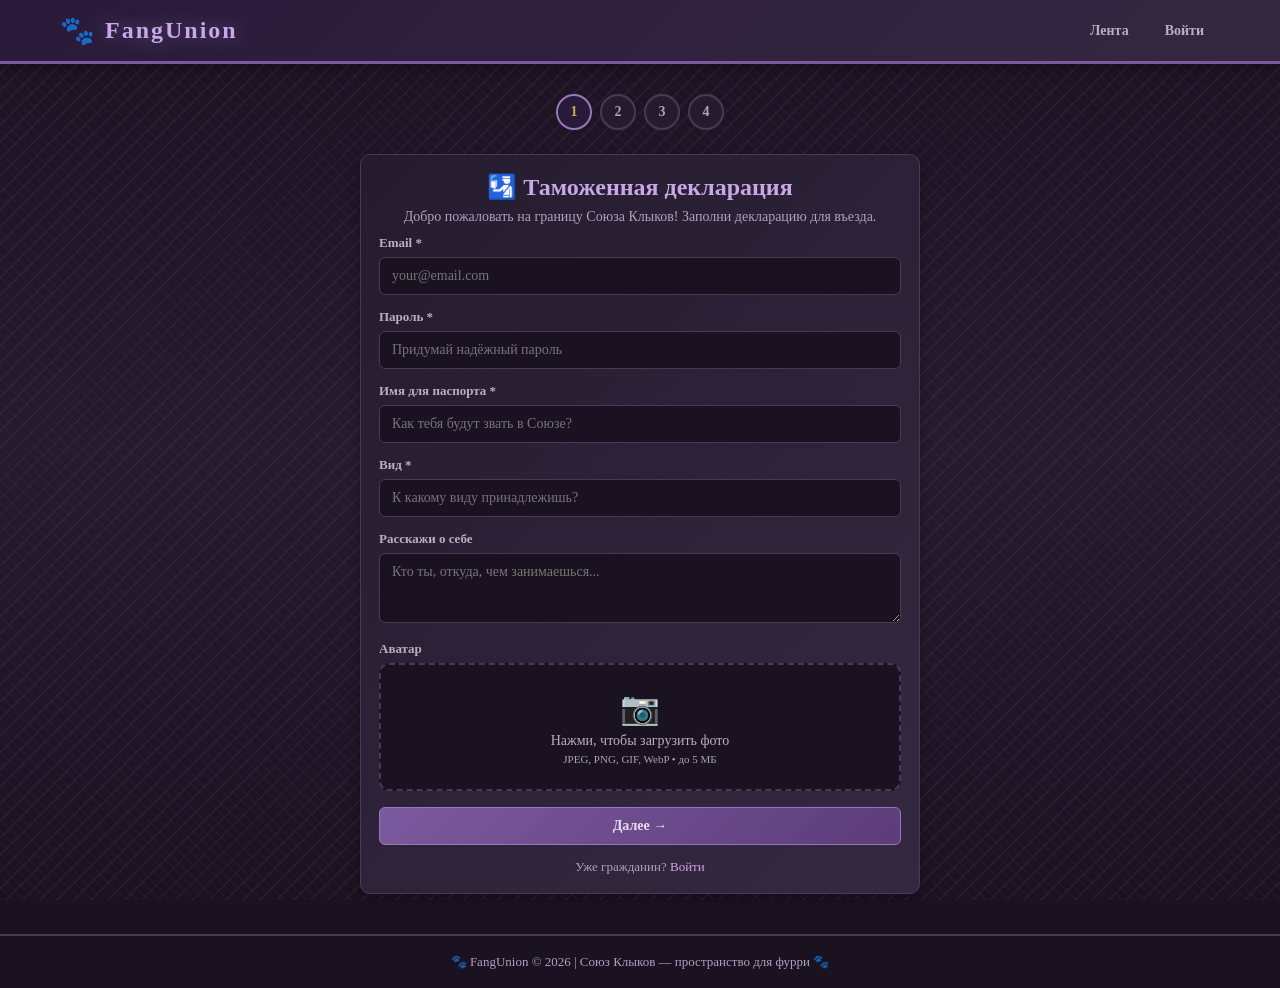
==== frontend/arrival.html @ 8397e9fd "feat: загрузка аватаров — API upload, аватар в паспорте и профиле" ====
<!DOCTYPE html>
<html lang="ru">
<head>
    <meta charset="UTF-8">
    <meta name="viewport" content="width=device-width, initial-scale=1.0">
    <title>Въезд в Союз — FangUnion</title>
    <link rel="stylesheet" href="style.css">
    <style>
        .arrival-container {
            max-width: 600px;
            margin: 30px auto;
            padding: 0 20px;
        }
        .arrival-step {
            display: none;
        }
        .arrival-step.active {
            display: block;
        }
        .step-indicator {
            display: flex;
            justify-content: center;
            gap: 8px;
            margin-bottom: 24px;
        }
        .step-dot {
            width: 36px;
            height: 36px;
            border-radius: 50%;
            border: 2px solid var(--border-color);
            display: flex;
            align-items: center;
            justify-content: center;
            font-weight: bold;
            font-size: 14px;
            color: var(--text-muted);
            background: var(--black-soft);
        }
        .step-dot.active {
            border-color: var(--violet-light);
            color: var(--gold);
            background: var(--violet-deep);
        }
        .step-dot.done {
            border-color: var(--success);
            color: var(--success);
        }
        .passport-preview {
            background: linear-gradient(135deg, var(--violet-deep), var(--violet));
            border: 2px solid var(--gold);
            border-radius: 10px;
            padding: 24px;
            margin: 20px 0;
            text-align: center;
        }
        .passport-preview h3 {
            color: var(--gold);
            margin-bottom: 4px;
        }
        .passport-preview .species-badge {
            display: inline-block;
            padding: 4px 14px;
            border-radius: 12px;
            background: rgba(255,255,255,0.1);
            color: var(--violet-pale);
            font-size: 13px;
            margin-top: 4px;
        }
        .passport-stamp {
            font-size: 48px;
            opacity: 0.15;
            position: absolute;
            right: 20px;
            bottom: 10px;
        }
        .btn-group {
            display: flex;
            gap: 10px;
            margin-top: 16px;
        }
        .btn-group .btn {
            flex: 1;
        }
        .welcome-text {
            text-align: center;
            margin-bottom: 10px;
        }
        .welcome-text h2 {
            color: var(--violet-pale);
            margin-bottom: 8px;
        }
        .welcome-text p {
            color: var(--text-muted);
            font-size: 14px;
        }
        .upload-area {
            border: 2px dashed var(--border-color);
            border-radius: 10px;
            padding: 24px;
            text-align: center;
            cursor: pointer;
            transition: all 0.2s;
            background: var(--black-velvet);
        }
        .upload-area:hover {
            border-color: var(--violet-light);
            background: rgba(148, 120, 182, 0.08);
        }
        .upload-icon {
            font-size: 32px;
            margin-bottom: 6px;
        }
        .upload-text {
            font-size: 14px;
            color: var(--silver);
        }
        .upload-hint {
            font-size: 11px;
            color: var(--text-muted);
            margin-top: 4px;
        }
    </style>
</head>
<body>
    <header class="header">
        <div class="header-inner">
            <div class="logo" onclick="location.href='index.html'">
                <span class="logo-icon">🐾</span>
                <span class="logo-text">FangUnion</span>
            </div>
            <nav class="nav">
                <a href="index.html" class="nav-link">Лента</a>
                <a href="login.html" class="nav-link">Войти</a>
            </nav>
        </div>
    </header>

    <div class="arrival-container">
        <!-- Индикатор шагов -->
        <div class="step-indicator">
            <div class="step-dot active" id="dot-1">1</div>
            <div class="step-dot" id="dot-2">2</div>
            <div class="step-dot" id="dot-3">3</div>
            <div class="step-dot" id="dot-4">4</div>
        </div>

        <!-- Шаг 1: Таможенная декларация -->
        <div class="arrival-step active" id="step-1">
            <div class="card">
                <div class="welcome-text">
                    <h2>🛂 Таможенная декларация</h2>
                    <p>Добро пожаловать на границу Союза Клыков! Заполни декларацию для въезда.</p>
                </div>

                <div class="form-group">
                    <label>Email *</label>
                    <input type="email" id="reg-email" placeholder="your@email.com">
                </div>
                <div class="form-group">
                    <label>Пароль *</label>
                    <input type="password" id="reg-password" placeholder="Придумай надёжный пароль">
                </div>
                <div class="form-group">
                    <label>Имя для паспорта *</label>
                    <input type="text" id="reg-display" placeholder="Как тебя будут звать в Союзе?">
                </div>
                <div class="form-group">
                    <label>Вид *</label>
                    <input type="text" id="reg-species" placeholder="К какому виду принадлежишь?">
                </div>
                <div class="form-group">
                    <label>Расскажи о себе</label>
                    <textarea id="reg-bio" placeholder="Кто ты, откуда, чем занимаешься..." style="min-height:70px;"></textarea>
                </div>
                <div class="form-group">
                    <label>Аватар</label>
                    <div class="upload-area" onclick="document.getElementById('reg-avatar').click()">
                        <div class="upload-icon">📷</div>
                        <div class="upload-text">Нажми, чтобы загрузить фото</div>
                        <div class="upload-hint">JPEG, PNG, GIF, WebP • до 5 МБ</div>
                    </div>
                    <input type="file" id="reg-avatar" accept="image/*" style="display:none" onchange="previewAvatar(this)">
                    <div id="avatar-preview" style="margin-top:10px; display:none;">
                        <img id="avatar-img" src="" alt="Предпросмотр" style="width:80px; height:80px; border-radius:50%; object-fit:cover; border:2px solid var(--violet-mid);">
                        <span id="avatar-name" style="font-size:12px; color:var(--text-muted); margin-left:8px;"></span>
                    </div>
                </div>

                <div class="btn-group">
                    <button class="btn btn-primary" onclick="nextStep(2)">Далее →</button>
                </div>
                <p style="text-align:center; margin-top:14px; font-size:13px; color:var(--text-muted);">
                    Уже гражданин? <a href="login.html">Войти</a>
                </p>
            </div>
        </div>

        <!-- Шаг 2: Ознакомление с Конституцией -->
        <div class="arrival-step" id="step-2">
            <div class="card">
                <div class="welcome-text">
                    <h2>📜 Конституция Союза</h2>
                    <p>Каждый гражданин должен знать и принять основные законы.</p>
                </div>

                <div style="max-height:300px; overflow-y:auto; padding:12px; background:var(--black-velvet); border-radius:6px; border:1px solid var(--border-color); margin-bottom:16px;">
                    <h4 style="color:var(--gold); margin-bottom:10px;">📖 Конституция Союза Клыков</h4>
                    <p style="font-size:13px; color:var(--text-muted); margin-bottom:12px;">Принята Шерстяным Советом. Действует для всех граждан без исключения.</p>

                    <h5 style="color:var(--violet-pale); margin-bottom:6px;">Глава I. Основы</h5>
                    <ol style="padding-left:18px; font-size:13px; color:var(--text-muted); line-height:1.8;">
                        <li>Союз Клыков — равное сообщество всех видов.</li>
                        <li>Каждый член стаи имеет право на уважение и защиту.</li>
                        <li>Ни один вид не выше другого — все клыки равны.</li>
                    </ol>

                    <h5 style="color:var(--violet-pale); margin-bottom:6px; margin-top:12px;">Глава II. Права граждан</h5>
                    <ol style="padding-left:18px; font-size:13px; color:var(--text-muted); line-height:1.8;">
                        <li>Право на творчество и самовыражение.</li>
                        <li>Право на участие в жизни стаи.</li>
                        <li>Право на справедливый суд.</li>
                        <li>Право на неприкосновенность хвоста.</li>
                        <li>Право на тишину и покой.</li>
                    </ol>

                    <h5 style="color:var(--violet-pale); margin-bottom:6px; margin-top:12px;">Глава III. Обязанности</h5>
                    <ol style="padding-left:18px; font-size:13px; color:var(--text-muted); line-height:1.8;">
                        <li>Уважать других членов стаи.</li>
                        <li>Не нарушать покой обитателей.</li>
                        <li>Делиться добром и помогать новичкам.</li>
                        <li>Соблюдать законы Союза.</li>
                    </ol>

                    <h5 style="color:var(--violet-pale); margin-bottom:6px; margin-top:12px;">Глава IV. Управление</h5>
                    <ol style="padding-left:18px; font-size:13px; color:var(--text-muted); line-height:1.8;">
                        <li>Вожак стаи — глава Союза.</li>
                        <li>Советники помогают в управлении.</li>
                        <li>Шерстяной Совет принимает законы.</li>
                        <li>Хвостатый Суд разрешает споры.</li>
                    </ol>
                </div>

                <div class="btn-group">
                    <button class="btn" style="background:var(--black-mid); color:var(--text-muted); border:1px solid var(--border-color);" onclick="prevStep(1)">← Назад</button>
                    <button class="btn btn-primary" onclick="nextStep(3)">Далее →</button>
                </div>
            </div>
        </div>

        <!-- Шаг 3: Паспортный стол -->
        <div class="arrival-step" id="step-3">
            <div class="card">
                <div class="welcome-text">
                    <h2>📋 Паспортный стол</h2>
                    <p>Проверь данные и получи паспорт гражданина.</p>
                </div>

                <div class="passport-preview" style="position:relative;">
                    <div class="passport-stamp">🐾</div>
                    <h3>🐾 ПАСПОРТ ГРАЖДАНИНА</h3>
                    <p style="color:var(--silver); font-size:12px; margin-bottom:12px;">СОЮЗ КЛЫКОВ — FANGUNION</p>

                    <div style="display:flex; gap:16px; align-items:flex-start;">
                        <div id="preview-avatar-wrap" style="flex-shrink:0; display:none;">
                            <img id="preview-avatar-img" src="" alt="" style="width:70px; height:70px; border-radius:50%; object-fit:cover; border:2px solid var(--gold);">
                        </div>
                        <div style="flex:1; text-align:left; font-size:14px; line-height:2;">
                            <p><span style="color:var(--silver);">Email:</span> <strong id="preview-email"></strong></p>
                            <p><span style="color:var(--silver);">Имя:</span> <strong id="preview-display"></strong></p>
                            <p><span style="color:var(--silver);">Вид:</span> <strong id="preview-species"></strong></p>
                            <p><span style="color:var(--silver);">Гражданство:</span> <strong>Союз Клыков</strong></p>
                            <p><span style="color:var(--silver);">Дата выдачи:</span> <strong id="preview-date"></strong></p>
                            <p><span style="color:var(--silver);">Номер:</span> <strong id="preview-number"></strong></p>
                        </div>
                    </div>

                    <div class="species-badge" id="preview-species-badge" style="margin-top:10px;"></div>
                </div>

                <div class="btn-group">
                    <button class="btn" style="background:var(--black-mid); color:var(--text-muted); border:1px solid var(--border-color);" onclick="prevStep(2)">← Назад</button>
                    <button class="btn btn-gold" onclick="submitRegistration()">Получить паспорт 🐾</button>
                </div>
            </div>
        </div>

        <!-- Шаг 4: Добро пожаловать -->
        <div class="arrival-step" id="step-4">
            <div class="card" style="text-align:center; padding:40px 24px;">
                <div style="font-size:64px; margin-bottom:16px;">🎉</div>
                <h2 style="color:var(--gold); margin-bottom:10px;">Добро пожаловать в Союз!</h2>
                <p style="color:var(--text-muted); margin-bottom:8px;">Теперь ты — гражданин Союза Клыков.</p>
                <p style="color:var(--text-muted); font-size:13px; margin-bottom:24px;">Твой паспорт готов. Исследуй стаь, знакомься, твори!</p>

                <div style="display:flex; flex-direction:column; gap:10px;">
                    <button class="btn btn-primary" onclick="location.href='index.html'">🏠 На главную</button>
                    <button class="btn btn-gold" onclick="location.href='profile.html'">🐾 Мой профиль</button>
                </div>
            </div>
        </div>
    </div>

    <footer class="footer">
        <p>🐾 FangUnion © 2026 | Союз Клыков — пространство для фурри 🐾</p>
    </footer>

    <script>
        const API = "http://127.0.0.1:8000/api";

        function showStep(n) {
            document.querySelectorAll('.arrival-step').forEach(s => s.classList.remove('active'));
            document.getElementById('step-' + n).classList.add('active');
            for (let i = 1; i <= 4; i++) {
                const dot = document.getElementById('dot-' + i);
                dot.classList.remove('active', 'done');
                if (i < n) dot.classList.add('done');
                if (i === n) dot.classList.add('active');
            }
        }

        function nextStep(n) {
            if (n === 2) {
                const email = document.getElementById('reg-email').value.trim();
                const password = document.getElementById('reg-password').value;
                const display = document.getElementById('reg-display').value.trim();
                const species = document.getElementById('reg-species').value.trim();
                if (!email || !password || !display || !species) {
                    alert('Заполни все обязательные поля!');
                    return;
                }
            }
            if (n === 3) {
                fillPreview();
            }
            showStep(n);
        }

        function prevStep(n) {
            showStep(n);
        }

        function fillPreview() {
            const email = document.getElementById('reg-email').value.trim();
            const display = document.getElementById('reg-display').value.trim();
            const species = document.getElementById('reg-species').value.trim();
            const now = new Date();
            const dateStr = now.toLocaleDateString('ru-RU');
            const number = 'FK-' + String(Math.floor(Math.random() * 900000 + 100000));

            document.getElementById('preview-email').textContent = email;
            document.getElementById('preview-display').textContent = display;
            document.getElementById('preview-species').textContent = species;
            document.getElementById('preview-date').textContent = dateStr;
            document.getElementById('preview-number').textContent = number;
            document.getElementById('preview-species-badge').textContent = species;

            // Показываем аватар в паспорте, если загружен
            const avatarImg = document.getElementById('avatar-img');
            if (avatarImg && avatarImg.src && !avatarImg.src.startsWith('data:')) {
                document.getElementById('preview-avatar-img').src = avatarImg.src;
                document.getElementById('preview-avatar-wrap').style.display = 'block';
            } else if (avatarImg && avatarImg.src) {
                document.getElementById('preview-avatar-img').src = avatarImg.src;
                document.getElementById('preview-avatar-wrap').style.display = 'block';
            }
        }

        let uploadedAvatarUrl = '';

        function previewAvatar(input) {
            const file = input.files[0];
            if (!file) return;

            if (file.size > 5 * 1024 * 1024) {
                alert('Файл слишком большой! Максимум 5 МБ.');
                input.value = '';
                return;
            }

            const reader = new FileReader();
            reader.onload = function(e) {
                document.getElementById('avatar-img').src = e.target.result;
                document.getElementById('avatar-name').textContent = file.name;
                document.getElementById('avatar-preview').style.display = 'flex';
                document.getElementById('avatar-preview').style.alignItems = 'center';
            };
            reader.readAsDataURL(file);
        }

        async function uploadAvatar() {
            const input = document.getElementById('reg-avatar');
            if (!input.files[0]) return '';

            const formData = new FormData();
            formData.append('file', input.files[0]);

            try {
                const res = await fetch(`${API}/upload`, {
                    method: 'POST',
                    body: formData,
                });
                if (res.ok) {
                    const data = await res.json();
                    return data.url;
                } else {
                    const err = await res.json();
                    console.error('Ошибка загрузки:', err);
                    return '';
                }
            } catch (e) {
                console.error('Ошибка связи:', e);
                return '';
            }
        }

        async function submitRegistration() {
            // Сначала загружаем аватар, если есть
            uploadedAvatarUrl = await uploadAvatar();

            const data = {
                email: document.getElementById('reg-email').value.trim(),
                password: document.getElementById('reg-password').value,
                display_name: document.getElementById('reg-display').value.trim() || null,
                species: document.getElementById('reg-species').value.trim() || null,
                bio: document.getElementById('reg-bio').value.trim() || null,
                avatar_url: uploadedAvatarUrl || null,
            };

            try {
                const res = await fetch(`${API}/users/register`, {
                    method: 'POST',
                    headers: { 'Content-Type': 'application/json' },
                    body: JSON.stringify(data),
                });
                if (res.ok) {
                    const user = await res.json();
                    localStorage.setItem('user_id', user.id);
                    showStep(4);
                } else {
                    const err = await res.json();
                    alert(err.detail || 'Ошибка регистрации');
                }
            } catch (e) {
                alert('Ошибка связи с сервером');
            }
        }
    </script>
</body>
</html>
---- frontend/style.css ----
/* ===== FangUnion — Союз Клыков ===== */
/* Палитра: фиолетовый, серебристый, бархатно-чёрный */

:root {
    --violet-deep: #2a1a3a;
    --violet: #5c3d7a;
    --violet-mid: #7a5a9e;
    --violet-light: #9678b6;
    --violet-pale: #c8a8e8;
    --violet-white: #ede4f0;
    --violet-whiter: #f4eef6;

    --silver: #b8b0c0;
    --silver-light: #d4cde0;
    --silver-dark: #908898;

    --black-velvet: #1a1220;
    --black-soft: #241c2e;
    --black-mid: #342840;

    --text: #e8dff0;
    --text-dark: #1a1220;
    --text-muted: #b0a0c0;
    --gold: #d4a853;
    --accent: #a078b8;
    --success: #6aab7e;
    --error: #c05050;

    --fur-1: rgba(92, 61, 122, 0.06);
    --fur-2: rgba(148, 120, 182, 0.08);
    --fur-3: rgba(92, 61, 122, 0.04);

    --shadow: rgba(0, 0, 0, 0.3);
    --shadow-light: rgba(0, 0, 0, 0.15);
    --border-color: #4a3858;
}

* {
    margin: 0;
    padding: 0;
    box-sizing: border-box;
}

body {
    font-family: 'Georgia', 'Times New Roman', serif;
    background-color: var(--black-velvet);
    color: var(--text);
    min-height: 100vh;

    /* Текстура шери — тонкие диагональные полоски */
    background-image:
        repeating-linear-gradient(
            45deg,
            var(--fur-1) 0px,
            var(--fur-1) 2px,
            transparent 2px,
            transparent 8px
        ),
        repeating-linear-gradient(
            -45deg,
            var(--fur-2) 0px,
            var(--fur-2) 2px,
            transparent 2px,
            transparent 12px
        ),
        linear-gradient(
            180deg,
            var(--black-velvet) 0%,
            var(--black-soft) 50%,
            var(--black-velvet) 100%
        );
    background-attachment: fixed;
}

/* ===== Ссылки ===== */

a {
    color: var(--violet-pale);
    text-decoration: none;
    transition: color 0.2s;
}

a:hover {
    color: var(--gold);
}

/* ===== Header ===== */

.header {
    background: linear-gradient(135deg, var(--violet-deep) 0%, var(--black-mid) 100%);
    border-bottom: 3px solid var(--violet-mid);
    box-shadow: 0 4px 12px var(--shadow);
    position: sticky;
    top: 0;
    z-index: 100;
}

.header-inner {
    max-width: 1200px;
    margin: 0 auto;
    padding: 14px 20px;
    display: flex;
    align-items: center;
    justify-content: space-between;
}

.logo {
    display: flex;
    align-items: center;
    gap: 10px;
    cursor: pointer;
}

.logo-icon {
    font-size: 28px;
}

.logo-text {
    font-size: 24px;
    font-weight: bold;
    color: var(--violet-pale);
    letter-spacing: 2px;
    text-shadow: 0 0 20px rgba(192, 168, 232, 0.4);
}

.nav {
    display: flex;
    gap: 4px;
}

.nav-link {
    color: var(--silver);
    text-decoration: none;
    padding: 8px 16px;
    border-radius: 6px;
    font-size: 14px;
    font-weight: bold;
    transition: all 0.2s;
}

.nav-link:hover {
    background: rgba(148, 120, 182, 0.15);
    color: var(--violet-pale);
}

.nav-link.active {
    background: rgba(148, 120, 182, 0.25);
    color: var(--gold);
    border: 1px solid var(--violet-mid);
}

/* ===== Main Layout ===== */

.main {
    max-width: 1200px;
    margin: 24px auto;
    padding: 0 20px;
    display: grid;
    grid-template-columns: 260px 1fr 260px;
    gap: 20px;
}

/* ===== Cards ===== */

.card {
    background: linear-gradient(135deg, var(--black-soft) 0%, var(--black-mid) 100%);
    border: 1px solid var(--border-color);
    border-radius: 10px;
    padding: 18px;
    margin-bottom: 16px;
    box-shadow: 0 4px 12px var(--shadow);
    position: relative;
    overflow: hidden;
}

/* Текстура шери на карточках — очень тонкая */
.card::before {
    content: '';
    position: absolute;
    top: 0;
    left: 0;
    right: 0;
    bottom: 0;
    background-image:
        repeating-linear-gradient(
            120deg,
            transparent 0px,
            transparent 3px,
            var(--fur-3) 3px,
            var(--fur-3) 4px
        );
    pointer-events: none;
    opacity: 0.7;
    border-radius: inherit;
}

.card > * {
    position: relative;
    z-index: 1;
}

.card-title {
    font-size: 16px;
    font-weight: bold;
    color: var(--violet-pale);
    margin-bottom: 14px;
    padding-bottom: 10px;
    border-bottom: 1px solid var(--border-color);
}

/* ===== Формы ===== */

.form-group {
    margin-bottom: 14px;
}

.form-group label {
    display: block;
    font-weight: bold;
    margin-bottom: 6px;
    color: var(--silver);
    font-size: 13px;
}

.form-group input,
.form-group textarea,
.form-group select {
    width: 100%;
    padding: 10px 12px;
    border: 1px solid var(--border-color);
    border-radius: 6px;
    background: var(--black-velvet);
    color: var(--text);
    font-family: inherit;
    font-size: 14px;
    transition: border-color 0.2s;
}

.form-group input:focus,
.form-group textarea:focus,
.form-group select:focus {
    outline: none;
    border-color: var(--violet-light);
    box-shadow: 0 0 8px rgba(148, 120, 182, 0.3);
}

.form-group textarea {
    min-height: 80px;
    resize: vertical;
}

/* ===== Buttons ===== */

.btn {
    padding: 10px 24px;
    border: none;
    border-radius: 6px;
    font-family: inherit;
    font-size: 14px;
    font-weight: bold;
    cursor: pointer;
    transition: all 0.2s;
}

.btn-primary {
    background: linear-gradient(135deg, var(--violet-mid), var(--violet));
    color: var(--text);
    border: 1px solid var(--violet-light);
}

.btn-primary:hover {
    background: linear-gradient(135deg, var(--violet), var(--violet-light));
    box-shadow: 0 2px 12px rgba(122, 90, 158, 0.4);
}

.btn-gold {
    background: linear-gradient(135deg, var(--gold), #c09830);
    color: var(--text-dark);
}

.btn-gold:hover {
    box-shadow: 0 2px 12px rgba(212, 168, 83, 0.4);
}

.btn-danger {
    background: linear-gradient(135deg, #8b3a3a, var(--error));
    color: var(--text);
}

/* ===== Feed ===== */

.new-post textarea {
    background: var(--black-velvet);
    border: 1px solid var(--border-color);
    color: var(--text);
}

.post {
    padding: 18px;
}

.post-header {
    display: flex;
    align-items: center;
    gap: 12px;
    margin-bottom: 12px;
}

.post-avatar {
    width: 44px;
    height: 44px;
    border-radius: 50%;
    background: linear-gradient(135deg, var(--violet), var(--violet-deep));
    display: flex;
    align-items: center;
    justify-content: center;
    font-size: 22px;
    border: 2px solid var(--violet-mid);
    flex-shrink: 0;
}

.post-author {
    font-weight: bold;
    color: var(--violet-pale);
}

.post-date {
    font-size: 12px;
    color: var(--text-muted);
}

.post-content {
    font-size: 15px;
    line-height: 1.7;
    margin-bottom: 12px;
}

.post-image {
    max-width: 100%;
    border-radius: 6px;
    border: 1px solid var(--border-color);
}

/* ===== Асеты — карточки ===== */

.asset-card {
    text-align: center;
    transition: transform 0.2s;
}

.asset-card:hover {
    transform: translateY(-2px);
    box-shadow: 0 6px 16px var(--shadow);
}

.asset-card img {
    max-width: 100%;
    max-height: 200px;
    border-radius: 6px;
    margin-bottom: 8px;
    border: 1px solid var(--border-color);
    display: block;
    margin-left: auto;
    margin-right: auto;
}

/* ===== Footer ===== */

.footer {
    background: var(--black-velvet);
    border-top: 2px solid var(--border-color);
    color: var(--text-muted);
    text-align: center;
    padding: 18px;
    margin-top: 40px;
    font-size: 13px;
}

/* ===== Скроллбар (WebKit) ===== */

::-webkit-scrollbar {
    width: 8px;
}

::-webkit-scrollbar-track {
    background: var(--black-velvet);
}

::-webkit-scrollbar-thumb {
    background: var(--violet-mid);
    border-radius: 4px;
}

::-webkit-scrollbar-thumb:hover {
    background: var(--violet-light);
}

/* ===== Ретро-элементы (лёгкие) ===== */

.retro-badge {
    display: inline-block;
    padding: 3px 10px;
    border-radius: 12px;
    font-size: 11px;
    font-weight: bold;
    background: var(--violet-deep);
    color: var(--silver);
    border: 1px solid var(--violet-mid);
}

/* ===== Типы видов (species tags) ===== */

.species-tag {
    display: inline-block;
    padding: 2px 8px;
    border-radius: 10px;
    font-size: 11px;
    background: rgba(148, 120, 182, 0.2);
    color: var(--violet-pale);
    border: 1px solid var(--violet-mid);
}

/* ===== Responsive ===== */

@media (max-width: 900px) {
    .main {
        grid-template-columns: 1fr;
    }
    .sidebar-left,
    .sidebar-right {
        display: none;
    }
}

/* ===== Анимации (мягкие) ===== */

@media (prefers-reduced-motion: no-preference) {
    .header {
        animation: fadeInDown 0.5s ease;
    }
    .card {
        animation: fadeIn 0.4s ease;
    }
}

@keyframes fadeInDown {
    from { opacity: 0; transform: translateY(-10px); }
    to { opacity: 1; transform: translateY(0); }
}

@keyframes fadeIn {
    from { opacity: 0; }
    to { opacity: 1; }
}
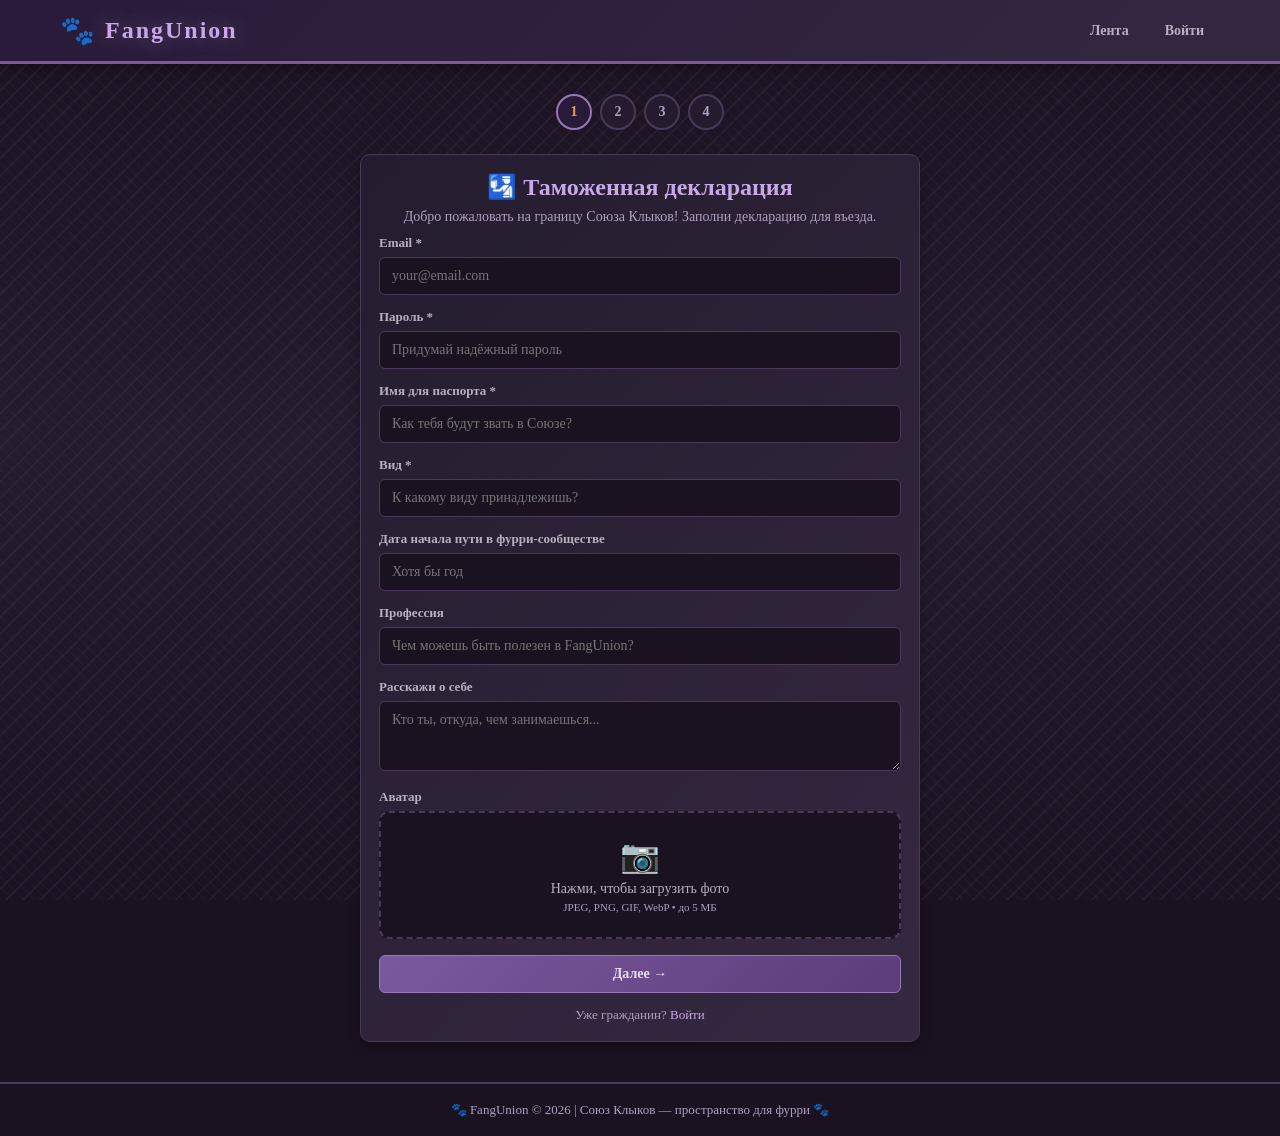
==== commit 2a592ae1: "feat: новые поля паспорта — furry_since, profession" ====
--- a/frontend/arrival.html
+++ b/frontend/arrival.html
@@ -169,6 +169,14 @@
                     <input type="text" id="reg-species" placeholder="К какому виду принадлежишь?">
                 </div>
                 <div class="form-group">
+                    <label>Дата начала пути в фурри-сообществе</label>
+                    <input type="text" id="reg-furry-since" placeholder="Хотя бы год">
+                </div>
+                <div class="form-group">
+                    <label>Профессия</label>
+                    <input type="text" id="reg-profession" placeholder="Чем можешь быть полезен в FangUnion?">
+                </div>
+                <div class="form-group">
                     <label>Расскажи о себе</label>
                     <textarea id="reg-bio" placeholder="Кто ты, откуда, чем занимаешься..." style="min-height:70px;"></textarea>
                 </div>
@@ -268,6 +276,8 @@
                             <p><span style="color:var(--silver);">Email:</span> <strong id="preview-email"></strong></p>
                             <p><span style="color:var(--silver);">Имя:</span> <strong id="preview-display"></strong></p>
                             <p><span style="color:var(--silver);">Вид:</span> <strong id="preview-species"></strong></p>
+                            <p><span style="color:var(--silver);">Путь в фурри с:</span> <strong id="preview-furry-since"></strong></p>
+                            <p><span style="color:var(--silver);">Профессия:</span> <strong id="preview-profession"></strong></p>
                             <p><span style="color:var(--silver);">Гражданство:</span> <strong>Союз Клыков</strong></p>
                             <p><span style="color:var(--silver);">Дата выдачи:</span> <strong id="preview-date"></strong></p>
                             <p><span style="color:var(--silver);">Номер:</span> <strong id="preview-number"></strong></p>
@@ -343,6 +353,8 @@
             const email = document.getElementById('reg-email').value.trim();
             const display = document.getElementById('reg-display').value.trim();
             const species = document.getElementById('reg-species').value.trim();
+            const furrySince = document.getElementById('reg-furry-since').value.trim();
+            const profession = document.getElementById('reg-profession').value.trim();
             const now = new Date();
             const dateStr = now.toLocaleDateString('ru-RU');
             const number = 'FK-' + String(Math.floor(Math.random() * 900000 + 100000));
@@ -350,16 +362,15 @@
             document.getElementById('preview-email').textContent = email;
             document.getElementById('preview-display').textContent = display;
             document.getElementById('preview-species').textContent = species;
+            document.getElementById('preview-furry-since').textContent = furrySince || '—';
+            document.getElementById('preview-profession').textContent = profession || '—';
             document.getElementById('preview-date').textContent = dateStr;
             document.getElementById('preview-number').textContent = number;
             document.getElementById('preview-species-badge').textContent = species;
 
             // Показываем аватар в паспорте, если загружен
             const avatarImg = document.getElementById('avatar-img');
-            if (avatarImg && avatarImg.src && !avatarImg.src.startsWith('data:')) {
-                document.getElementById('preview-avatar-img').src = avatarImg.src;
-                document.getElementById('preview-avatar-wrap').style.display = 'block';
-            } else if (avatarImg && avatarImg.src) {
+            if (avatarImg && avatarImg.src) {
                 document.getElementById('preview-avatar-img').src = avatarImg.src;
                 document.getElementById('preview-avatar-wrap').style.display = 'block';
             }
@@ -422,6 +433,8 @@
                 password: document.getElementById('reg-password').value,
                 display_name: document.getElementById('reg-display').value.trim() || null,
                 species: document.getElementById('reg-species').value.trim() || null,
+                furry_since: document.getElementById('reg-furry-since').value.trim() || null,
+                profession: document.getElementById('reg-profession').value.trim() || null,
                 bio: document.getElementById('reg-bio').value.trim() || null,
                 avatar_url: uploadedAvatarUrl || null,
             };
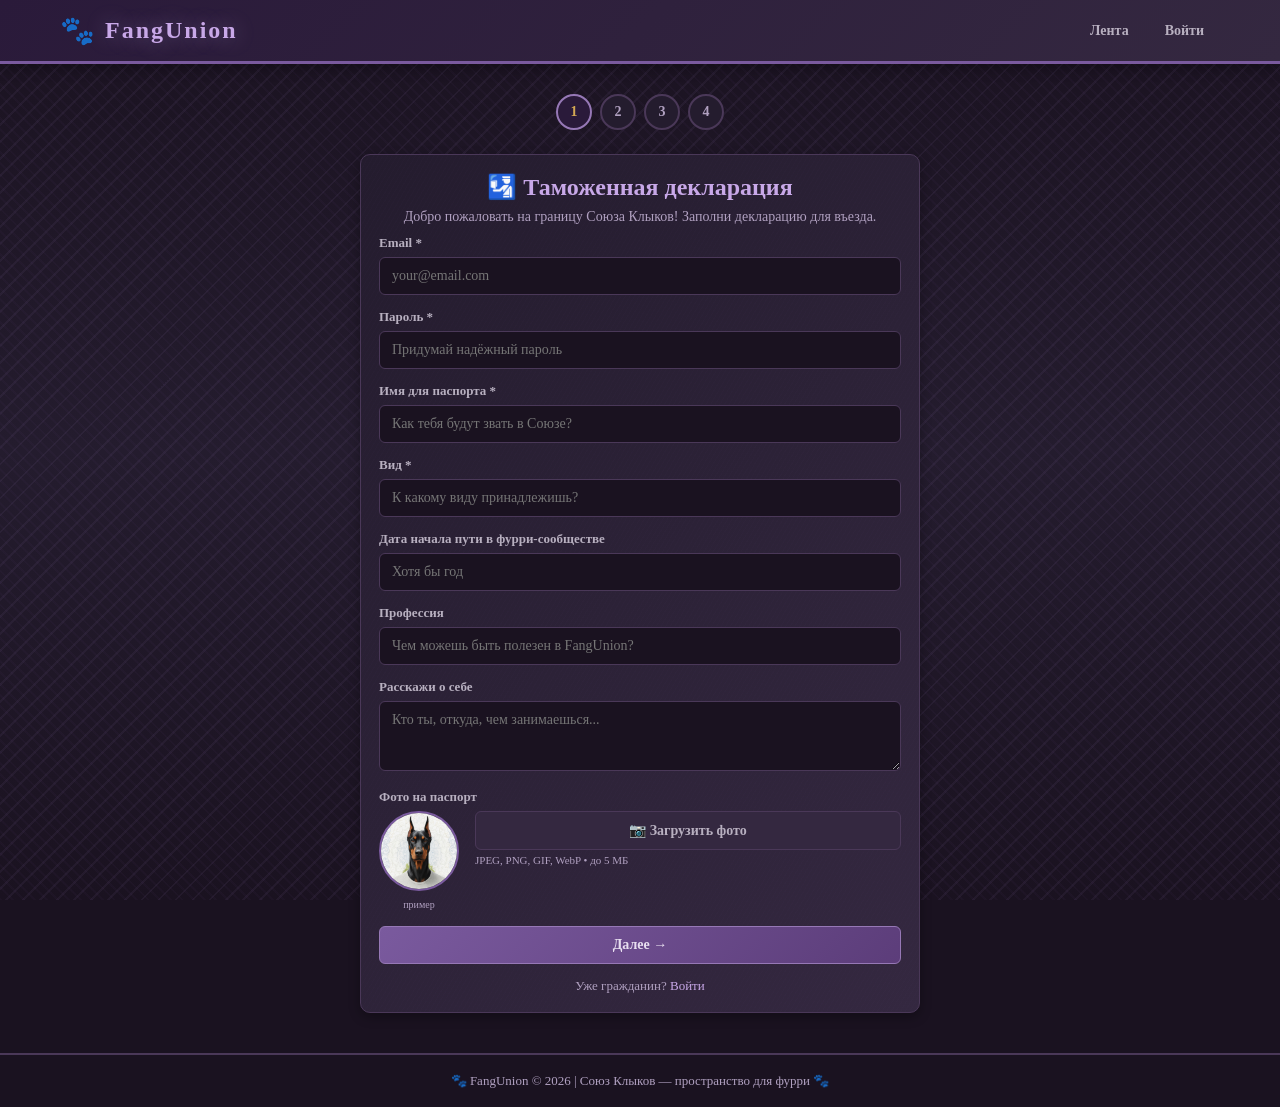
==== commit e771d166: "fix: поле Фото на паспорт — простая кнопка + пример из Паспорт.jpeg" ====
--- a/frontend/arrival.html
+++ b/frontend/arrival.html
@@ -181,16 +181,25 @@
                     <textarea id="reg-bio" placeholder="Кто ты, откуда, чем занимаешься..." style="min-height:70px;"></textarea>
                 </div>
                 <div class="form-group">
-                    <label>Аватар</label>
-                    <div class="upload-area" onclick="document.getElementById('reg-avatar').click()">
-                        <div class="upload-icon">📷</div>
-                        <div class="upload-text">Нажми, чтобы загрузить фото</div>
-                        <div class="upload-hint">JPEG, PNG, GIF, WebP • до 5 МБ</div>
-                    </div>
-                    <input type="file" id="reg-avatar" accept="image/*" style="display:none" onchange="previewAvatar(this)">
-                    <div id="avatar-preview" style="margin-top:10px; display:none;">
-                        <img id="avatar-img" src="" alt="Предпросмотр" style="width:80px; height:80px; border-radius:50%; object-fit:cover; border:2px solid var(--violet-mid);">
-                        <span id="avatar-name" style="font-size:12px; color:var(--text-muted); margin-left:8px;"></span>
+                    <label>Фото на паспорт</label>
+                    <div style="display:flex; gap:16px; align-items:flex-start;">
+                        <!-- Пример фото -->
+                        <div style="flex-shrink:0; text-align:center;">
+                            <img src="Паспорт.jpeg" alt="Пример" style="width:80px; height:80px; border-radius:50%; object-fit:cover; border:2px solid var(--violet-mid);">
+                            <div style="font-size:10px; color:var(--text-muted); margin-top:4px;">пример</div>
+                        </div>
+                        <!-- Загрузка -->
+                        <div style="flex:1;">
+                            <input type="file" id="reg-avatar" accept="image/*" style="display:none" onchange="previewAvatar(this)">
+                            <button class="btn" style="background:var(--black-mid); color:var(--silver); border:1px solid var(--border-color); width:100%; padding:10px;" onclick="document.getElementById('reg-avatar').click()">
+                                📷 Загрузить фото
+                            </button>
+                            <div id="avatar-preview" style="margin-top:8px; display:none;">
+                                <img id="avatar-img" src="" alt="Предпросмотр" style="width:60px; height:60px; border-radius:50%; object-fit:cover; border:2px solid var(--success);">
+                                <span id="avatar-name" style="font-size:11px; color:var(--text-muted); margin-left:6px;"></span>
+                            </div>
+                            <div style="font-size:11px; color:var(--text-muted); margin-top:4px;">JPEG, PNG, GIF, WebP • до 5 МБ</div>
+                        </div>
                     </div>
                 </div>
 
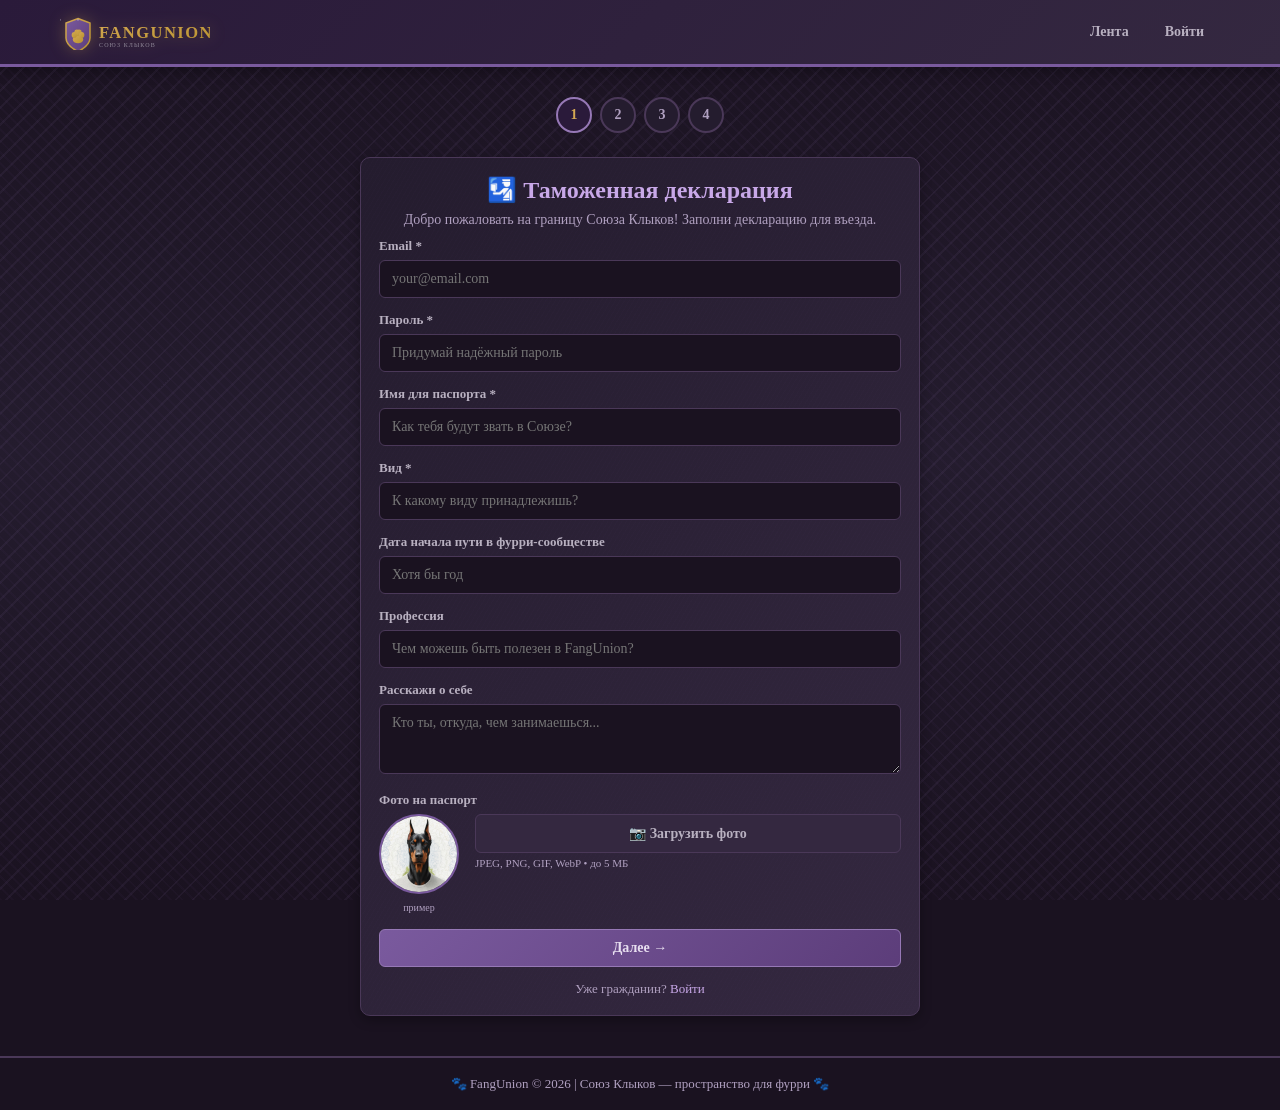
==== commit 56ece6b8: "feat: SVG фавикон и лого — щит с лапой, замена 🐾 на все страницы" ====
--- a/frontend/arrival.html
+++ b/frontend/arrival.html
@@ -4,6 +4,7 @@
     <meta charset="UTF-8">
     <meta name="viewport" content="width=device-width, initial-scale=1.0">
     <title>Въезд в Союз — FangUnion</title>
+    <link rel="icon" type="image/svg+xml" href="img/favicon.svg">
     <link rel="stylesheet" href="style.css">
     <style>
         .arrival-container {
@@ -125,8 +126,7 @@
     <header class="header">
         <div class="header-inner">
             <div class="logo" onclick="location.href='index.html'">
-                <span class="logo-icon">🐾</span>
-                <span class="logo-text">FangUnion</span>
+                <img src="img/logo.svg" alt="FangUnion" style="height:36px;">
             </div>
             <nav class="nav">
                 <a href="index.html" class="nav-link">Лента</a>
--- a/frontend/style.css
+++ b/frontend/style.css
@@ -107,20 +107,19 @@
 .logo {
     display: flex;
     align-items: center;
-    gap: 10px;
     cursor: pointer;
-}
-
-.logo-icon {
-    font-size: 28px;
-}
-
-.logo-text {
-    font-size: 24px;
-    font-weight: bold;
-    color: var(--violet-pale);
-    letter-spacing: 2px;
-    text-shadow: 0 0 20px rgba(192, 168, 232, 0.4);
+    text-decoration: none;
+}
+
+.logo img {
+    height: 36px;
+    width: auto;
+    filter: drop-shadow(0 0 8px rgba(212, 168, 83, 0.3));
+    transition: filter 0.2s;
+}
+
+.logo:hover img {
+    filter: drop-shadow(0 0 14px rgba(212, 168, 83, 0.5));
 }
 
 .nav {
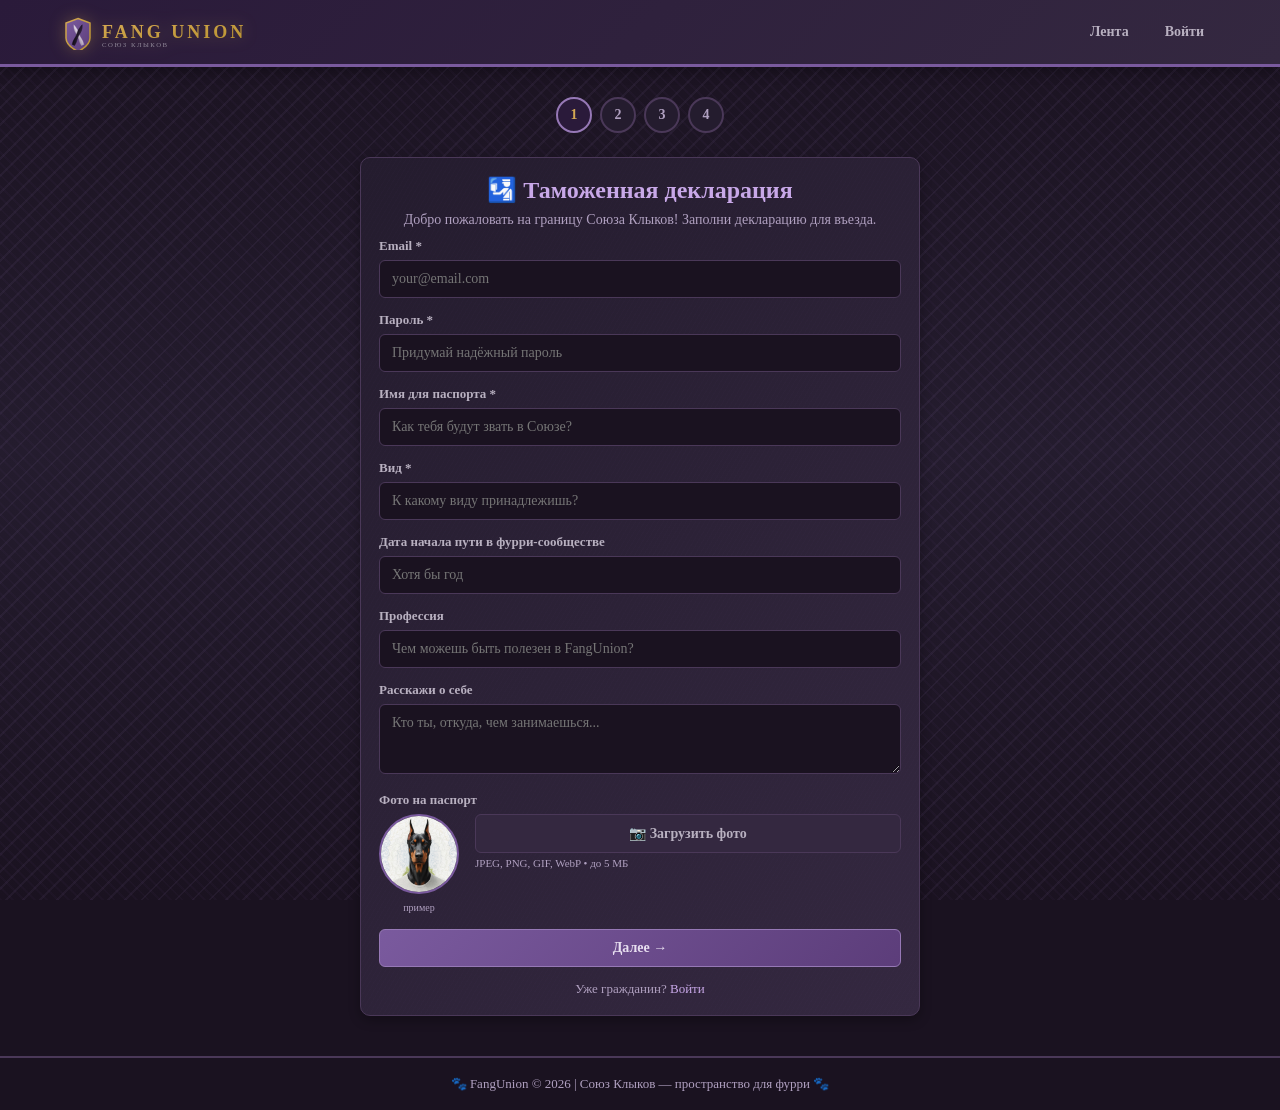
==== commit 8b4afc20: "feat: страница символики — окончательный вид" ====
--- a/frontend/arrival.html
+++ b/frontend/arrival.html
@@ -4,7 +4,7 @@
     <meta charset="UTF-8">
     <meta name="viewport" content="width=device-width, initial-scale=1.0">
     <title>Въезд в Союз — FangUnion</title>
-    <link rel="icon" type="image/svg+xml" href="img/favicon.svg">
+    <link rel="icon" type="image/svg+xml" href="img/favicon.svg?v=2">
     <link rel="stylesheet" href="style.css">
     <style>
         .arrival-container {
--- a/frontend/style.css
+++ b/frontend/style.css
@@ -74,6 +74,14 @@
 
 /* ===== Ссылки ===== */
 
+/* ===== Символ клык+коготь ===== */
+.icon-symbol {
+    display: inline-block;
+    width: 1em;
+    height: 1em;
+    vertical-align: middle;
+}
+
 a {
     color: var(--violet-pale);
     text-decoration: none;
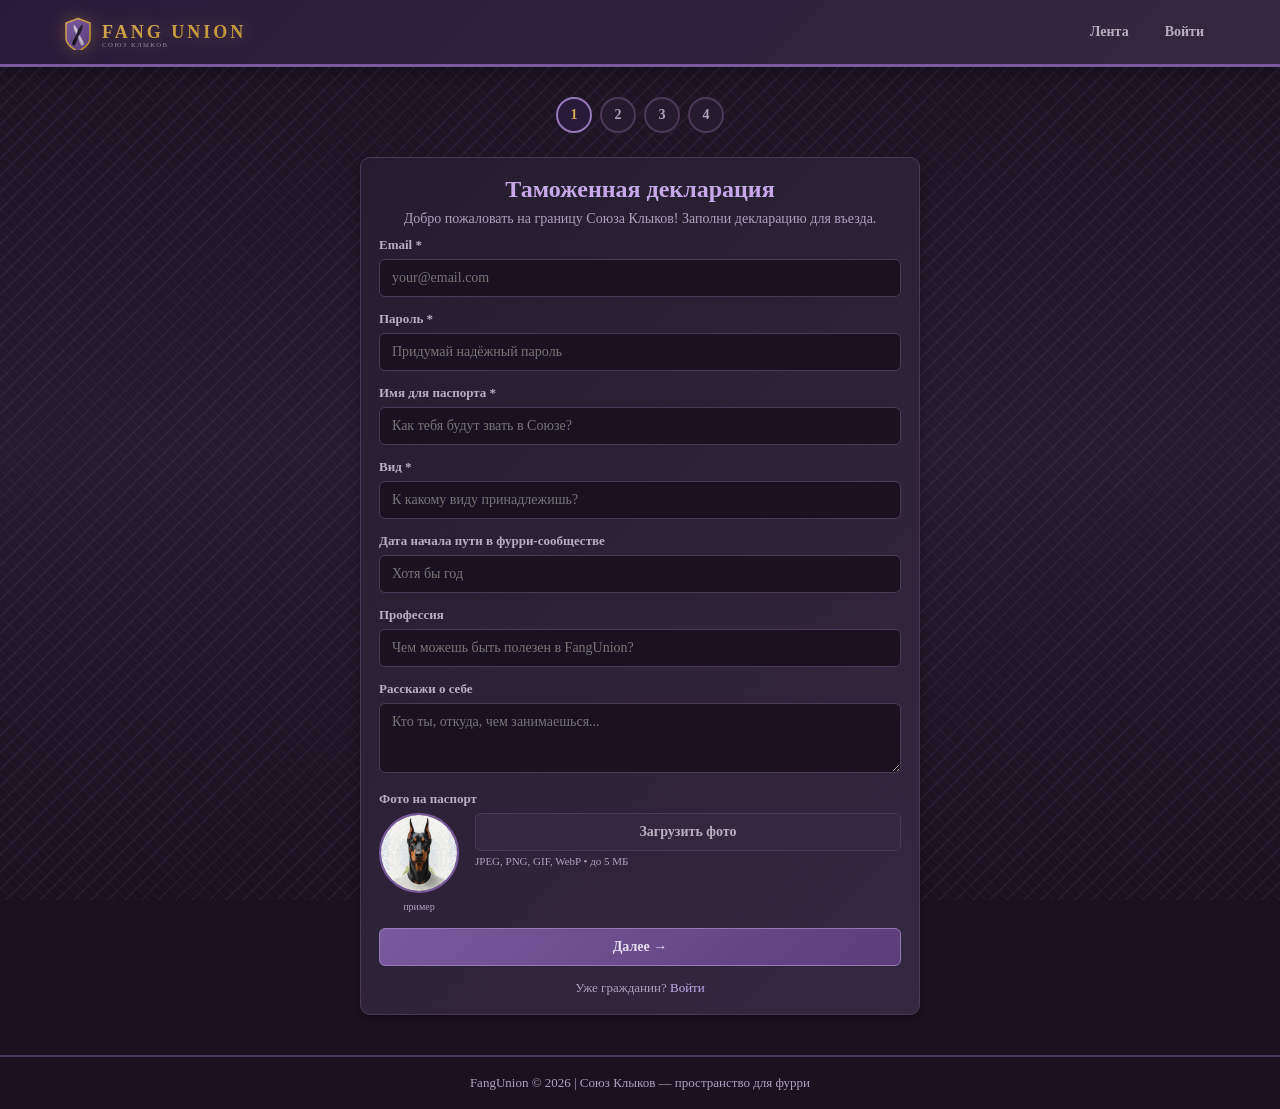
==== commit 4da17b29: "fix: удалить систему верификации email и SMTP" ====
--- a/frontend/arrival.html
+++ b/frontend/arrival.html
@@ -148,7 +148,7 @@
         <div class="arrival-step active" id="step-1">
             <div class="card">
                 <div class="welcome-text">
-                    <h2>🛂 Таможенная декларация</h2>
+                    <h2>Таможенная декларация</h2>
                     <p>Добро пожаловать на границу Союза Клыков! Заполни декларацию для въезда.</p>
                 </div>
 
@@ -192,7 +192,7 @@
                         <div style="flex:1;">
                             <input type="file" id="reg-avatar" accept="image/*" style="display:none" onchange="previewAvatar(this)">
                             <button class="btn" style="background:var(--black-mid); color:var(--silver); border:1px solid var(--border-color); width:100%; padding:10px;" onclick="document.getElementById('reg-avatar').click()">
-                                📷 Загрузить фото
+                                Загрузить фото
                             </button>
                             <div id="avatar-preview" style="margin-top:8px; display:none;">
                                 <img id="avatar-img" src="" alt="Предпросмотр" style="width:60px; height:60px; border-radius:50%; object-fit:cover; border:2px solid var(--success);">
@@ -306,21 +306,20 @@
         <!-- Шаг 4: Добро пожаловать -->
         <div class="arrival-step" id="step-4">
             <div class="card" style="text-align:center; padding:40px 24px;">
-                <div style="font-size:64px; margin-bottom:16px;">🎉</div>
                 <h2 style="color:var(--gold); margin-bottom:10px;">Добро пожаловать в Союз!</h2>
                 <p style="color:var(--text-muted); margin-bottom:8px;">Теперь ты — гражданин Союза Клыков.</p>
-                <p style="color:var(--text-muted); font-size:13px; margin-bottom:24px;">Твой паспорт готов. Исследуй стаь, знакомься, твори!</p>
+                <p style="color:var(--text-muted); font-size:13px; margin-bottom:24px;">Твой паспорт готов. Исследуй стаю, знакомься, твори!</p>
 
                 <div style="display:flex; flex-direction:column; gap:10px;">
-                    <button class="btn btn-primary" onclick="location.href='index.html'">🏠 На главную</button>
-                    <button class="btn btn-gold" onclick="location.href='profile.html'">🐾 Мой профиль</button>
+                    <button class="btn btn-primary" onclick="location.href='index.html'">На главную</button>
+                    <button class="btn btn-gold" onclick="location.href='profile.html'">Мой профиль</button>
                 </div>
             </div>
         </div>
     </div>
 
     <footer class="footer">
-        <p>🐾 FangUnion © 2026 | Союз Клыков — пространство для фурри 🐾</p>
+        <p>FangUnion © 2026 | Союз Клыков — пространство для фурри</p>
     </footer>
 
     <script>
@@ -466,6 +465,7 @@
                 alert('Ошибка связи с сервером');
             }
         }
+
     </script>
 </body>
 </html>
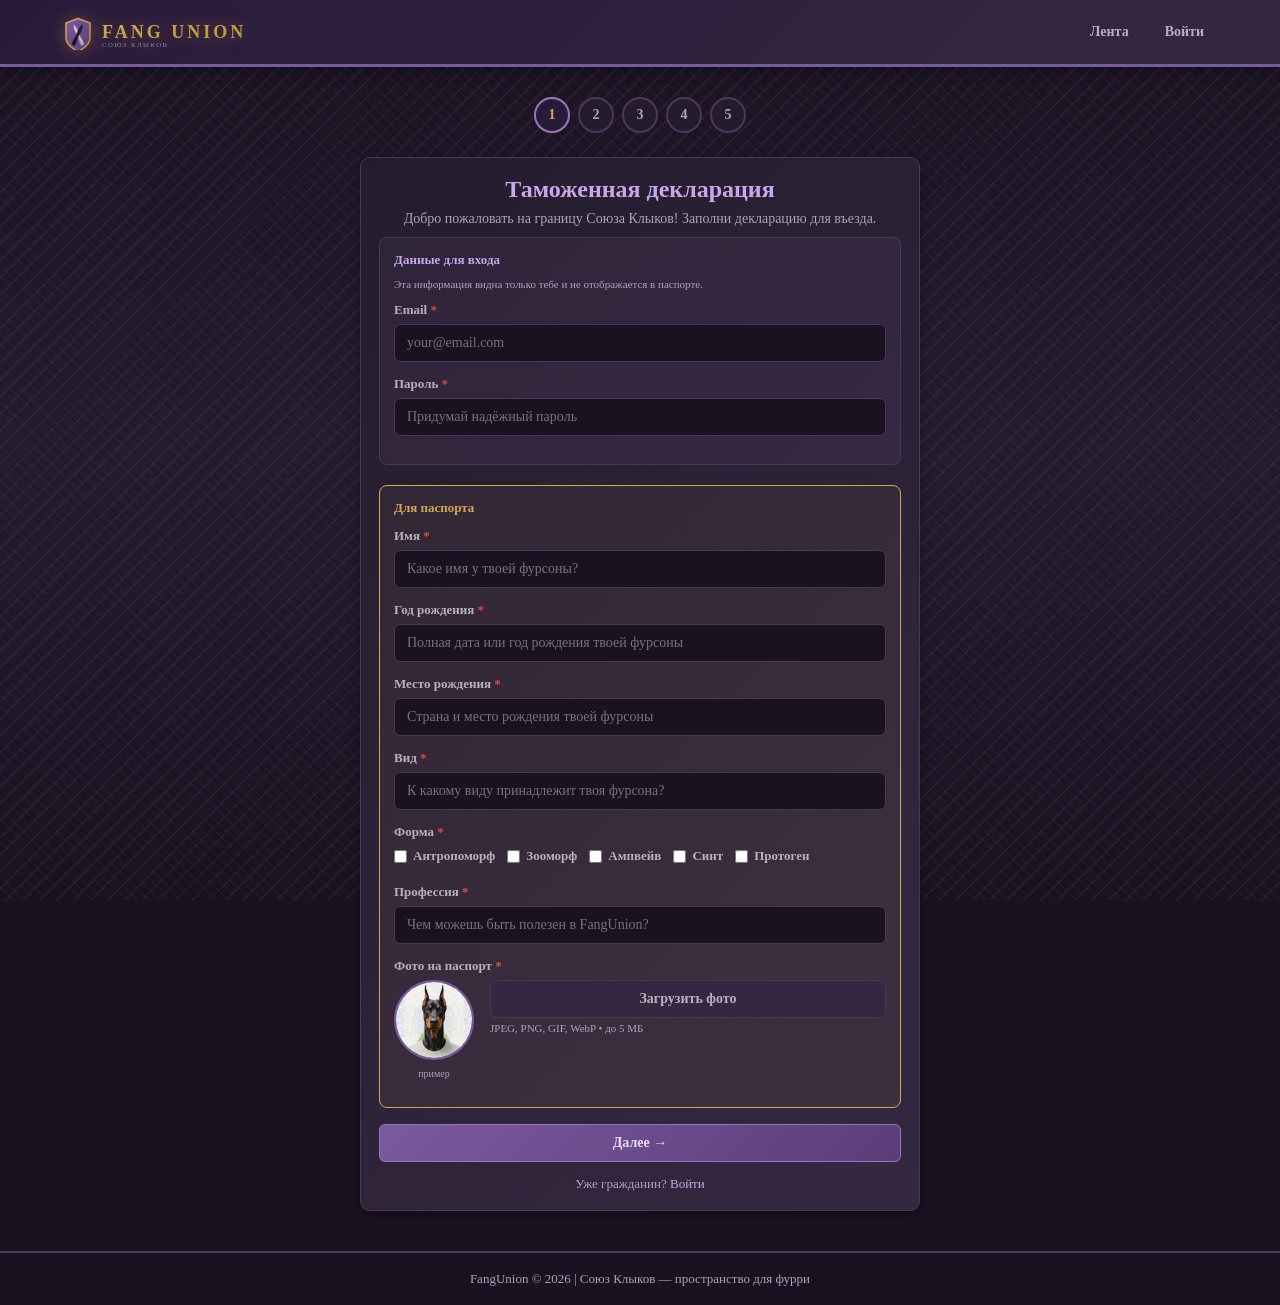
==== commit 67f3b51a: "feat: паспорт, профиль, настройки, авторизация по паспорту" ====
--- a/frontend/arrival.html
+++ b/frontend/arrival.html
@@ -5,8 +5,13 @@
     <meta name="viewport" content="width=device-width, initial-scale=1.0">
     <title>Въезд в Союз — FangUnion</title>
     <link rel="icon" type="image/svg+xml" href="img/favicon.svg?v=2">
+    <script src="https://cdnjs.cloudflare.com/ajax/libs/html2canvas/1.4.1/html2canvas.min.js"></script>
     <link rel="stylesheet" href="style.css">
     <style>
+        .required-star {
+            color: var(--red-light);
+            font-weight: bold;
+        }
         .arrival-container {
             max-width: 600px;
             margin: 30px auto;
@@ -74,6 +79,26 @@
             right: 20px;
             bottom: 10px;
         }
+        .passport-watermark {
+            position: absolute;
+            opacity: 0.07;
+            pointer-events: none;
+            z-index: 0;
+        }
+        .passport-watermark-gerb {
+            top: 10px;
+            right: 14px;
+            width: 120px;
+        }
+        .passport-watermark-flag {
+            bottom: 10px;
+            left: 14px;
+            width: 100px;
+        }
+        .passport-content {
+            position: relative;
+            z-index: 1;
+        }
         .btn-group {
             display: flex;
             gap: 10px;
@@ -142,6 +167,7 @@
             <div class="step-dot" id="dot-2">2</div>
             <div class="step-dot" id="dot-3">3</div>
             <div class="step-dot" id="dot-4">4</div>
+            <div class="step-dot" id="dot-5">5</div>
         </div>
 
         <!-- Шаг 1: Таможенная декларация -->
@@ -152,36 +178,63 @@
                     <p>Добро пожаловать на границу Союза Клыков! Заполни декларацию для въезда.</p>
                 </div>
 
+                <div style="margin-bottom:20px; padding:14px; background:rgba(148,120,182,0.08); border:1px solid var(--border-color); border-radius:8px;">
+                    <div style="font-size:13px; color:var(--violet-pale); font-weight:bold; margin-bottom:10px;">Данные для входа</div>
+                    <p style="font-size:11px; color:var(--text-muted); margin-bottom:12px;">Эта информация видна только тебе и не отображается в паспорте.</p>
+                    <div class="form-group">
+                        <label>Email&nbsp;<span style="color:#e84545;font-weight:bold;">*</span></label>
+                        <input type="email" id="reg-email" placeholder="your@email.com">
+                    </div>
+                    <div class="form-group">
+                        <label>Пароль&nbsp;<span style="color:#e84545;font-weight:bold;">*</span></label>
+                        <input type="password" id="reg-password" placeholder="Придумай надёжный пароль">
+                    </div>
+                </div>
+
+                <div style="margin:20px 0 16px; padding:14px; background:rgba(212,168,83,0.06); border:1px solid var(--gold); border-radius:8px;">
+                    <div style="font-size:13px; color:var(--gold); font-weight:bold; margin-bottom:12px;">Для паспорта</div>
+                    <div class="form-group">
+                        <label>Имя&nbsp;<span style="color:#e84545;font-weight:bold;">*</span></label>
+                        <input type="text" id="reg-display" placeholder="Какое имя у твоей фурсоны?">
+                    </div>
+                    <div class="form-group">
+                        <label>Год рождения <span style="color:#e84545;font-weight:bold;">*</span></label>
+                        <input type="text" id="reg-birth-year" placeholder="Полная дата или год рождения твоей фурсоны">
+                    </div>
+                    <div class="form-group">
+                        <label>Место рождения&nbsp;<span style="color:#e84545;font-weight:bold;">*</span></label>
+                        <input type="text" id="reg-birth-place" placeholder="Страна и место рождения твоей фурсоны">
+                    </div>
                 <div class="form-group">
-                    <label>Email *</label>
-                    <input type="email" id="reg-email" placeholder="your@email.com">
+                    <label>Вид&nbsp;<span style="color:#e84545;font-weight:bold;">*</span></label>
+                    <input type="text" id="reg-species" placeholder="К какому виду принадлежит твоя фурсона?">
                 </div>
                 <div class="form-group">
-                    <label>Пароль *</label>
-                    <input type="password" id="reg-password" placeholder="Придумай надёжный пароль">
+                    <label>Форма&nbsp;<span style="color:#e84545;font-weight:bold;">*</span></label>
+                    <div style="display:flex; flex-wrap:wrap; gap:12px; margin-top:8px;">
+                        <label style="display:flex; align-items:center; gap:6px; cursor:pointer;">
+                            <input type="checkbox" name="reg-form" value="anthro"> Антропоморф
+                        </label>
+                        <label style="display:flex; align-items:center; gap:6px; cursor:pointer;">
+                            <input type="checkbox" name="reg-form" value="zoo"> Зооморф
+                        </label>
+                        <label style="display:flex; align-items:center; gap:6px; cursor:pointer;">
+                            <input type="checkbox" name="reg-form" value="wave"> Ампвейв
+                        </label>
+                        <label style="display:flex; align-items:center; gap:6px; cursor:pointer;">
+                            <input type="checkbox" name="reg-form" value="synt"> Синт
+                        </label>
+                        <label style="display:flex; align-items:center; gap:6px; cursor:pointer;">
+                            <input type="checkbox" name="reg-form" value="proto"> Протоген
+                        </label>
+                    </div>
                 </div>
                 <div class="form-group">
-                    <label>Имя для паспорта *</label>
-                    <input type="text" id="reg-display" placeholder="Как тебя будут звать в Союзе?">
+                    <label>Профессия&nbsp;<span style="color:#e84545;font-weight:bold;">*</span></label>
+                    <input type="text" id="reg-profession" placeholder="Чем можешь быть полезен в FangUnion?">
                 </div>
                 <div class="form-group">
-                    <label>Вид *</label>
-                    <input type="text" id="reg-species" placeholder="К какому виду принадлежишь?">
-                </div>
-                <div class="form-group">
-                    <label>Дата начала пути в фурри-сообществе</label>
-                    <input type="text" id="reg-furry-since" placeholder="Хотя бы год">
-                </div>
-                <div class="form-group">
-                    <label>Профессия</label>
-                    <input type="text" id="reg-profession" placeholder="Чем можешь быть полезен в FangUnion?">
-                </div>
-                <div class="form-group">
-                    <label>Расскажи о себе</label>
-                    <textarea id="reg-bio" placeholder="Кто ты, откуда, чем занимаешься..." style="min-height:70px;"></textarea>
-                </div>
-                <div class="form-group">
-                    <label>Фото на паспорт</label>
+                    <label>Фото на паспорт&nbsp;<span style="color:#e84545;font-weight:bold;">*</span></label>
                     <div style="display:flex; gap:16px; align-items:flex-start;">
                         <!-- Пример фото -->
                         <div style="flex-shrink:0; text-align:center;">
@@ -202,6 +255,7 @@
                         </div>
                     </div>
                 </div>
+                </div>
 
                 <div class="btn-group">
                     <button class="btn btn-primary" onclick="nextStep(2)">Далее →</button>
@@ -212,108 +266,199 @@
             </div>
         </div>
 
-        <!-- Шаг 2: Ознакомление с Конституцией -->
+        <!-- Шаг 2: Конституция Союза -->
         <div class="arrival-step" id="step-2">
             <div class="card">
                 <div class="welcome-text">
-                    <h2>📜 Конституция Союза</h2>
+                    <h2>Конституция Союза</h2>
                     <p>Каждый гражданин должен знать и принять основные законы.</p>
                 </div>
 
-                <div style="max-height:300px; overflow-y:auto; padding:12px; background:var(--black-velvet); border-radius:6px; border:1px solid var(--border-color); margin-bottom:16px;">
-                    <h4 style="color:var(--gold); margin-bottom:10px;">📖 Конституция Союза Клыков</h4>
-                    <p style="font-size:13px; color:var(--text-muted); margin-bottom:12px;">Принята Шерстяным Советом. Действует для всех граждан без исключения.</p>
-
-                    <h5 style="color:var(--violet-pale); margin-bottom:6px;">Глава I. Основы</h5>
+                <div style="max-height:350px; overflow-y:auto; padding:16px; background:var(--black-velvet); border-radius:6px; border:1px solid var(--border-color); margin-bottom:16px; text-align:left;">
+                    <h4 style="color:var(--gold); margin-bottom:10px; text-align:center;">Конституция Союза Клыков</h4>
+                    <p style="font-size:12px; color:var(--text-muted); margin-bottom:12px; text-align:center;">Принята Шерстяным Советом. Действует для всех граждан без исключения.</p>
+
+                    <p style="font-size:13px; color:var(--text-muted); margin-bottom:12px; padding:10px; background:rgba(148,120,182,0.08); border-left:3px solid var(--violet-mid); border-radius:0 4px 4px 0;">Мы, граждане Союза Клыков, объединённые общими ценностями творчества, уважения и верности, принимаем настоящую Конституцию как основной закон нашего государства.</p>
+
+                    <h5 style="color:var(--violet-pale); margin-bottom:6px; margin-top:14px;">Глава I. Основы</h5>
                     <ol style="padding-left:18px; font-size:13px; color:var(--text-muted); line-height:1.8;">
                         <li>Союз Клыков — равное сообщество всех видов.</li>
                         <li>Каждый член стаи имеет право на уважение и защиту.</li>
                         <li>Ни один вид не выше другого — все клыки равны.</li>
+                        <li>Государственными цветами являются фиолетовый, золотой, бархатно-чёрный и серебристый.</li>
                     </ol>
 
-                    <h5 style="color:var(--violet-pale); margin-bottom:6px; margin-top:12px;">Глава II. Права граждан</h5>
+                    <h5 style="color:var(--violet-pale); margin-bottom:6px; margin-top:14px;">Глава II. Права граждан</h5>
                     <ol style="padding-left:18px; font-size:13px; color:var(--text-muted); line-height:1.8;">
                         <li>Право на творчество и самовыражение.</li>
                         <li>Право на участие в жизни стаи.</li>
                         <li>Право на справедливый суд.</li>
-                        <li>Право на неприкосновенность хвоста.</li>
+                        <li>Право на неприкосновенность личного пространства.</li>
                         <li>Право на тишину и покой.</li>
                     </ol>
 
-                    <h5 style="color:var(--violet-pale); margin-bottom:6px; margin-top:12px;">Глава III. Обязанности</h5>
+                    <h5 style="color:var(--violet-pale); margin-bottom:6px; margin-top:14px;">Глава III. Обязанности</h5>
                     <ol style="padding-left:18px; font-size:13px; color:var(--text-muted); line-height:1.8;">
                         <li>Уважать других членов стаи.</li>
                         <li>Не нарушать покой обитателей.</li>
                         <li>Делиться добром и помогать новичкам.</li>
                         <li>Соблюдать законы Союза.</li>
+                        <li>Хранить и беречь символику государства.</li>
                     </ol>
 
-                    <h5 style="color:var(--violet-pale); margin-bottom:6px; margin-top:12px;">Глава IV. Управление</h5>
+                    <h5 style="color:var(--violet-pale); margin-bottom:6px; margin-top:14px;">Глава IV. Управление</h5>
                     <ol style="padding-left:18px; font-size:13px; color:var(--text-muted); line-height:1.8;">
-                        <li>Вожак стаи — глава Союза.</li>
-                        <li>Советники помогают в управлении.</li>
-                        <li>Шерстяной Совет принимает законы.</li>
-                        <li>Хвостатый Суд разрешает споры.</li>
+                        <li>Вожак стаи — глава Союза, гарант Конституции.</li>
+                        <li>Шерстяной Совет — законодательный орган.</li>
+                        <li>Хвостатый Суд — судебный орган.</li>
+                        <li>Клыковое Казначейство управляет экономикой.</li>
                     </ol>
+
+                    <h5 style="color:var(--violet-pale); margin-bottom:6px; margin-top:14px;">Глава V. Заключительные положения</h5>
+                    <ol style="padding-left:18px; font-size:13px; color:var(--text-muted); line-height:1.8;">
+                        <li>Конституция вступает в силу с момента принятия.</li>
+                        <li>Изменения вносятся Шерстяным Советом.</li>
+                        <li>Ни один закон не может противоречить Конституции.</li>
+                    </ol>
+                </div>
+
+                <div style="margin-bottom:16px; padding:14px; background:rgba(148,120,182,0.08); border:1px solid var(--border-color); border-radius:8px;">
+                    <label style="display:flex; align-items:flex-start; gap:10px; cursor:pointer; font-size:13px; color:var(--silver); line-height:1.5;">
+                        <input type="checkbox" id="accept-constitution" onchange="document.getElementById('btn-step2-next').disabled = !this.checked;" style="margin-top:2px;">
+                        <span>Я ознакомился с Конституцией Союза Клыков и принимаю её как основной закон нашего государства.</span>
+                    </label>
                 </div>
 
                 <div class="btn-group">
                     <button class="btn" style="background:var(--black-mid); color:var(--text-muted); border:1px solid var(--border-color);" onclick="prevStep(1)">← Назад</button>
-                    <button class="btn btn-primary" onclick="nextStep(3)">Далее →</button>
+                    <button class="btn btn-primary" id="btn-step2-next" onclick="nextStep(3)" disabled>Далее →</button>
                 </div>
             </div>
         </div>
 
-        <!-- Шаг 3: Паспортный стол -->
+        <!-- Шаг 3: Символика государства -->
         <div class="arrival-step" id="step-3">
             <div class="card">
                 <div class="welcome-text">
-                    <h2>📋 Паспортный стол</h2>
+                    <h2>Символика государства</h2>
+                    <p>Ознакомься с символами Союза Клыков.</p>
+                </div>
+
+                <div style="text-align:center; margin-bottom:16px;">
+                    <img src="img/gerb.svg" alt="Герб" style="max-width:200px; margin-bottom:8px;">
+                    <p style="font-size:12px; color:var(--text-muted);">Герб Союза Клыков</p>
+                </div>
+
+                <div style="text-align:center; margin-bottom:16px;">
+                    <img src="img/flag.svg" alt="Флаг" style="max-width:240px; border-radius:4px; margin-bottom:8px;">
+                    <p style="font-size:12px; color:var(--text-muted);">Флаг Союза Клыков</p>
+                </div>
+
+                <div style="text-align:left; font-size:13px; color:var(--text-muted); line-height:1.7; padding:10px; background:var(--black-velvet); border-radius:6px; border:1px solid var(--border-color);">
+                    <p><strong style="color:var(--violet-pale);">Герб:</strong> Фиолетовый щит — мудрость и защита. Перекрещённые клык и коготь — сила и единство всех видов. Три звезды — верность, творчество, свобода. Золотое окаймление — ценность.</p>
+                    <p style="margin-top:8px;"><strong style="color:var(--violet-pale);">Флаг:</strong> Три полосы — мудрость, ценность, глубина. Серебристый крест — единство всех видов.</p>
+                </div>
+
+                <div style="margin-bottom:16px; padding:14px; background:rgba(148,120,182,0.08); border:1px solid var(--border-color); border-radius:8px;">
+                    <label style="display:flex; align-items:flex-start; gap:10px; cursor:pointer; font-size:13px; color:var(--silver); line-height:1.5;">
+                        <input type="checkbox" id="accept-symbols" onchange="document.getElementById('btn-step3-next').disabled = !this.checked;" style="margin-top:2px;">
+                        <span>Я ознакомился с государственной символикой Союза Клыков и принимаю её ценности.</span>
+                    </label>
+                </div>
+
+                <div class="btn-group">
+                    <button class="btn" style="background:var(--black-mid); color:var(--text-muted); border:1px solid var(--border-color);" onclick="prevStep(2)">← Назад</button>
+                    <button class="btn btn-primary" id="btn-step3-next" onclick="nextStep(4)" disabled>Далее →</button>
+                </div>
+            </div>
+        </div>
+
+        <!-- Шаг 4: Паспортный стол -->
+        <div class="arrival-step" id="step-4">
+            <div class="card">
+                <div class="welcome-text">
+                    <h2>Паспортный стол</h2>
                     <p>Проверь данные и получи паспорт гражданина.</p>
                 </div>
 
                 <div class="passport-preview" style="position:relative;">
-                    <div class="passport-stamp">🐾</div>
-                    <h3>🐾 ПАСПОРТ ГРАЖДАНИНА</h3>
-                    <p style="color:var(--silver); font-size:12px; margin-bottom:12px;">СОЮЗ КЛЫКОВ — FANGUNION</p>
+                    <img src="img/gerb.svg" alt="" class="passport-watermark passport-watermark-gerb">
+                    <img src="img/flag.svg" alt="" class="passport-watermark passport-watermark-flag">
+
+                    <div class="passport-content">
+                    <h3>ПАСПОРТ ГРАЖДАНИНА</h3>
+                    <p style="color:var(--silver); font-size:12px; margin-bottom:12px;">СОЮЗ КЛЫКОВ — FANG UNION</p>
 
                     <div style="display:flex; gap:16px; align-items:flex-start;">
                         <div id="preview-avatar-wrap" style="flex-shrink:0; display:none;">
                             <img id="preview-avatar-img" src="" alt="" style="width:70px; height:70px; border-radius:50%; object-fit:cover; border:2px solid var(--gold);">
                         </div>
                         <div style="flex:1; text-align:left; font-size:14px; line-height:2;">
-                            <p><span style="color:var(--silver);">Email:</span> <strong id="preview-email"></strong></p>
                             <p><span style="color:var(--silver);">Имя:</span> <strong id="preview-display"></strong></p>
                             <p><span style="color:var(--silver);">Вид:</span> <strong id="preview-species"></strong></p>
-                            <p><span style="color:var(--silver);">Путь в фурри с:</span> <strong id="preview-furry-since"></strong></p>
+                            <p><span style="color:var(--silver);">Год рождения:</span> <strong id="preview-birth-year"></strong></p>
+                            <p><span style="color:var(--silver);">Место рождения:</span> <strong id="preview-birth-place"></strong></p>
+                            <p><span style="color:var(--silver);">Форма:</span> <strong id="preview-form"></strong></p>
                             <p><span style="color:var(--silver);">Профессия:</span> <strong id="preview-profession"></strong></p>
                             <p><span style="color:var(--silver);">Гражданство:</span> <strong>Союз Клыков</strong></p>
                             <p><span style="color:var(--silver);">Дата выдачи:</span> <strong id="preview-date"></strong></p>
-                            <p><span style="color:var(--silver);">Номер:</span> <strong id="preview-number"></strong></p>
+                            <p><span style="color:var(--silver);">Номер:</span> <strong style="color:var(--text-muted); font-style:italic;">будет присвоен</strong></p>
                         </div>
                     </div>
 
                     <div class="species-badge" id="preview-species-badge" style="margin-top:10px;"></div>
+                    </div>
                 </div>
 
                 <div class="btn-group">
-                    <button class="btn" style="background:var(--black-mid); color:var(--text-muted); border:1px solid var(--border-color);" onclick="prevStep(2)">← Назад</button>
-                    <button class="btn btn-gold" onclick="submitRegistration()">Получить паспорт 🐾</button>
+                    <button class="btn" style="background:var(--black-mid); color:var(--text-muted); border:1px solid var(--border-color);" onclick="prevStep(3)">← Назад</button>
+                    <button class="btn btn-gold" onclick="submitRegistration()">Получить паспорт</button>
                 </div>
             </div>
         </div>
 
-        <!-- Шаг 4: Добро пожаловать -->
-        <div class="arrival-step" id="step-4">
+        <!-- Шаг 5: Паспорт готов -->
+        <div class="arrival-step" id="step-5">
             <div class="card" style="text-align:center; padding:40px 24px;">
                 <h2 style="color:var(--gold); margin-bottom:10px;">Добро пожаловать в Союз!</h2>
                 <p style="color:var(--text-muted); margin-bottom:8px;">Теперь ты — гражданин Союза Клыков.</p>
-                <p style="color:var(--text-muted); font-size:13px; margin-bottom:24px;">Твой паспорт готов. Исследуй стаю, знакомься, твори!</p>
-
-                <div style="display:flex; flex-direction:column; gap:10px;">
-                    <button class="btn btn-primary" onclick="location.href='index.html'">На главную</button>
-                    <button class="btn btn-gold" onclick="location.href='profile.html'">Мой профиль</button>
-                </div>
+                <p style="color:var(--text-muted); font-size:13px; margin-bottom:24px;">Твой паспорт готов. Сохрани его!</p>
+            </div>
+
+            <!-- Паспорт для скачивания -->
+            <div class="passport-preview" id="final-passport" style="position:relative;">
+                <img src="img/gerb.svg" alt="" class="passport-watermark passport-watermark-gerb">
+                <img src="img/flag.svg" alt="" class="passport-watermark passport-watermark-flag">
+
+                <div class="passport-content">
+                    <h3>ПАСПОРТ ГРАЖДАНИНА</h3>
+                    <p style="color:var(--silver); font-size:12px; margin-bottom:12px;">СОЮЗ КЛЫКОВ — FANG UNION</p>
+
+                    <div style="display:flex; gap:16px; align-items:flex-start;">
+                        <div id="final-avatar-wrap" style="flex-shrink:0; display:none;">
+                            <img id="final-avatar-img" src="" alt="" style="width:70px; height:70px; border-radius:50%; object-fit:cover; border:2px solid var(--gold);">
+                        </div>
+                        <div style="flex:1; text-align:left; font-size:14px; line-height:2;">
+                            <p><span style="color:var(--silver);">Имя:</span> <strong id="final-display"></strong></p>
+                            <p><span style="color:var(--silver);">Вид:</span> <strong id="final-species"></strong></p>
+                            <p><span style="color:var(--silver);">Год рождения:</span> <strong id="final-birth-year"></strong></p>
+                            <p><span style="color:var(--silver);">Место рождения:</span> <strong id="final-birth-place"></strong></p>
+                            <p><span style="color:var(--silver);">Форма:</span> <strong id="final-form"></strong></p>
+                            <p><span style="color:var(--silver);">Профессия:</span> <strong id="final-profession"></strong></p>
+                            <p><span style="color:var(--silver);">Гражданство:</span> <strong>Союз Клыков</strong></p>
+                            <p><span style="color:var(--silver);">Дата выдачи:</span> <strong id="final-date"></strong></p>
+                            <p><span style="color:var(--silver);">Номер:</span> <strong id="final-number" style="color:var(--gold);"></strong></p>
+                        </div>
+                    </div>
+
+                    <div class="species-badge" id="final-species-badge" style="margin-top:10px;"></div>
+                </div>
+            </div>
+
+            <div style="display:flex; flex-direction:column; gap:10px; margin-top:20px;">
+                <button class="btn btn-gold" onclick="downloadPassport()">Скачать паспорт</button>
+                <button class="btn btn-primary" onclick="location.href='index.html'">На главную</button>
+                <button class="btn" style="background:var(--black-mid); color:var(--silver); border:1px solid var(--border-color);" onclick="location.href='profile.html'">Мой профиль</button>
             </div>
         </div>
     </div>
@@ -328,11 +473,20 @@
         function showStep(n) {
             document.querySelectorAll('.arrival-step').forEach(s => s.classList.remove('active'));
             document.getElementById('step-' + n).classList.add('active');
-            for (let i = 1; i <= 4; i++) {
+            for (let i = 1; i <= 5; i++) {
                 const dot = document.getElementById('dot-' + i);
                 dot.classList.remove('active', 'done');
                 if (i < n) dot.classList.add('done');
                 if (i === n) dot.classList.add('active');
+            }
+            // Сброс чекбоксов при переходе на другой шаг
+            if (n !== 2) {
+                const cb2 = document.getElementById('accept-constitution');
+                if (cb2) { cb2.checked = false; document.getElementById('btn-step2-next').disabled = true; }
+            }
+            if (n !== 3) {
+                const cb3 = document.getElementById('accept-symbols');
+                if (cb3) { cb3.checked = false; document.getElementById('btn-step3-next').disabled = true; }
             }
         }
 
@@ -342,7 +496,12 @@
                 const password = document.getElementById('reg-password').value;
                 const display = document.getElementById('reg-display').value.trim();
                 const species = document.getElementById('reg-species').value.trim();
-                if (!email || !password || !display || !species) {
+                const birthYear = document.getElementById('reg-birth-year').value.trim();
+                const birthPlace = document.getElementById('reg-birth-place').value.trim();
+                const profession = document.getElementById('reg-profession').value.trim();
+                const avatar = document.getElementById('reg-avatar').files[0];
+                const formChecked = document.querySelectorAll('input[name="reg-form"]:checked').length > 0;
+                if (!email || !password || !display || !species || !birthYear || !birthPlace || !profession || !avatar || !formChecked) {
                     alert('Заполни все обязательные поля!');
                     return;
                 }
@@ -357,23 +516,30 @@
             showStep(n);
         }
 
+        function getFormLabels() {
+            const map = { anthro: 'Антропоморф', zoo: 'Зооморф', wave: 'Ампвейв', synt: 'Синт', proto: 'Протоген' };
+            return Array.from(document.querySelectorAll('input[name="reg-form"]:checked'))
+                .map(cb => map[cb.value] || cb.value)
+                .join(', ');
+        }
+
         function fillPreview() {
-            const email = document.getElementById('reg-email').value.trim();
             const display = document.getElementById('reg-display').value.trim();
             const species = document.getElementById('reg-species').value.trim();
-            const furrySince = document.getElementById('reg-furry-since').value.trim();
+            const birthYear = document.getElementById('reg-birth-year').value.trim();
+            const birthPlace = document.getElementById('reg-birth-place').value.trim();
             const profession = document.getElementById('reg-profession').value.trim();
+            const formLabels = getFormLabels();
             const now = new Date();
             const dateStr = now.toLocaleDateString('ru-RU');
-            const number = 'FK-' + String(Math.floor(Math.random() * 900000 + 100000));
-
-            document.getElementById('preview-email').textContent = email;
+
             document.getElementById('preview-display').textContent = display;
             document.getElementById('preview-species').textContent = species;
-            document.getElementById('preview-furry-since').textContent = furrySince || '—';
+            document.getElementById('preview-birth-year').textContent = birthYear || '—';
+            document.getElementById('preview-birth-place').textContent = birthPlace || '—';
+            document.getElementById('preview-form').textContent = formLabels || '—';
             document.getElementById('preview-profession').textContent = profession || '—';
             document.getElementById('preview-date').textContent = dateStr;
-            document.getElementById('preview-number').textContent = number;
             document.getElementById('preview-species-badge').textContent = species;
 
             // Показываем аватар в паспорте, если загружен
@@ -432,18 +598,54 @@
             }
         }
 
+        const formMap = { anthro: 'Антропоморф', zoo: 'Зооморф', wave: 'Ампвейв', synt: 'Синт', proto: 'Протоген' };
+
+        function fillFinalPassport(user) {
+            document.getElementById('final-display').textContent = user.display_name || '—';
+            document.getElementById('final-species').textContent = user.species || '—';
+            document.getElementById('final-birth-year').textContent = user.birth_year || '—';
+            document.getElementById('final-birth-place').textContent = user.birth_place || '—';
+            document.getElementById('final-form').textContent = user.form ? user.form.split(',').map(v => formMap[v] || v).join(', ') : '—';
+            document.getElementById('final-profession').textContent = user.profession || '—';
+            document.getElementById('final-date').textContent = new Date(user.created_at).toLocaleDateString('ru-RU');
+            document.getElementById('final-number').textContent = user.passport_number || '—';
+            document.getElementById('final-species-badge').textContent = user.species || '';
+
+            if (user.avatar_url) {
+                document.getElementById('final-avatar-img').src = user.avatar_url;
+                document.getElementById('final-avatar-wrap').style.display = 'block';
+            }
+        }
+
+        async function downloadPassport() {
+            const el = document.getElementById('final-passport');
+            try {
+                const canvas = await html2canvas(el, { backgroundColor: '#1a0f2e', scale: 2 });
+                const link = document.createElement('a');
+                link.download = `passport-${document.getElementById('final-number').textContent}.png`;
+                link.href = canvas.toDataURL('image/png');
+                link.click();
+            } catch (e) {
+                alert('Не удалось создать изображение паспорта');
+                console.error(e);
+            }
+        }
+
         async function submitRegistration() {
-            // Сначала загружаем аватар, если есть
             uploadedAvatarUrl = await uploadAvatar();
+
+            const formCheckboxes = document.querySelectorAll('input[name="reg-form"]:checked');
+            const formValues = Array.from(formCheckboxes).map(cb => cb.value);
 
             const data = {
                 email: document.getElementById('reg-email').value.trim(),
                 password: document.getElementById('reg-password').value,
                 display_name: document.getElementById('reg-display').value.trim() || null,
                 species: document.getElementById('reg-species').value.trim() || null,
-                furry_since: document.getElementById('reg-furry-since').value.trim() || null,
+                birth_year: document.getElementById('reg-birth-year').value.trim() || null,
+                birth_place: document.getElementById('reg-birth-place').value.trim() || null,
+                form: formValues.length ? formValues.join(',') : null,
                 profession: document.getElementById('reg-profession').value.trim() || null,
-                bio: document.getElementById('reg-bio').value.trim() || null,
                 avatar_url: uploadedAvatarUrl || null,
             };
 
@@ -456,7 +658,8 @@
                 if (res.ok) {
                     const user = await res.json();
                     localStorage.setItem('user_id', user.id);
-                    showStep(4);
+                    fillFinalPassport(user);
+                    showStep(5);
                 } else {
                     const err = await res.json();
                     alert(err.detail || 'Ошибка регистрации');
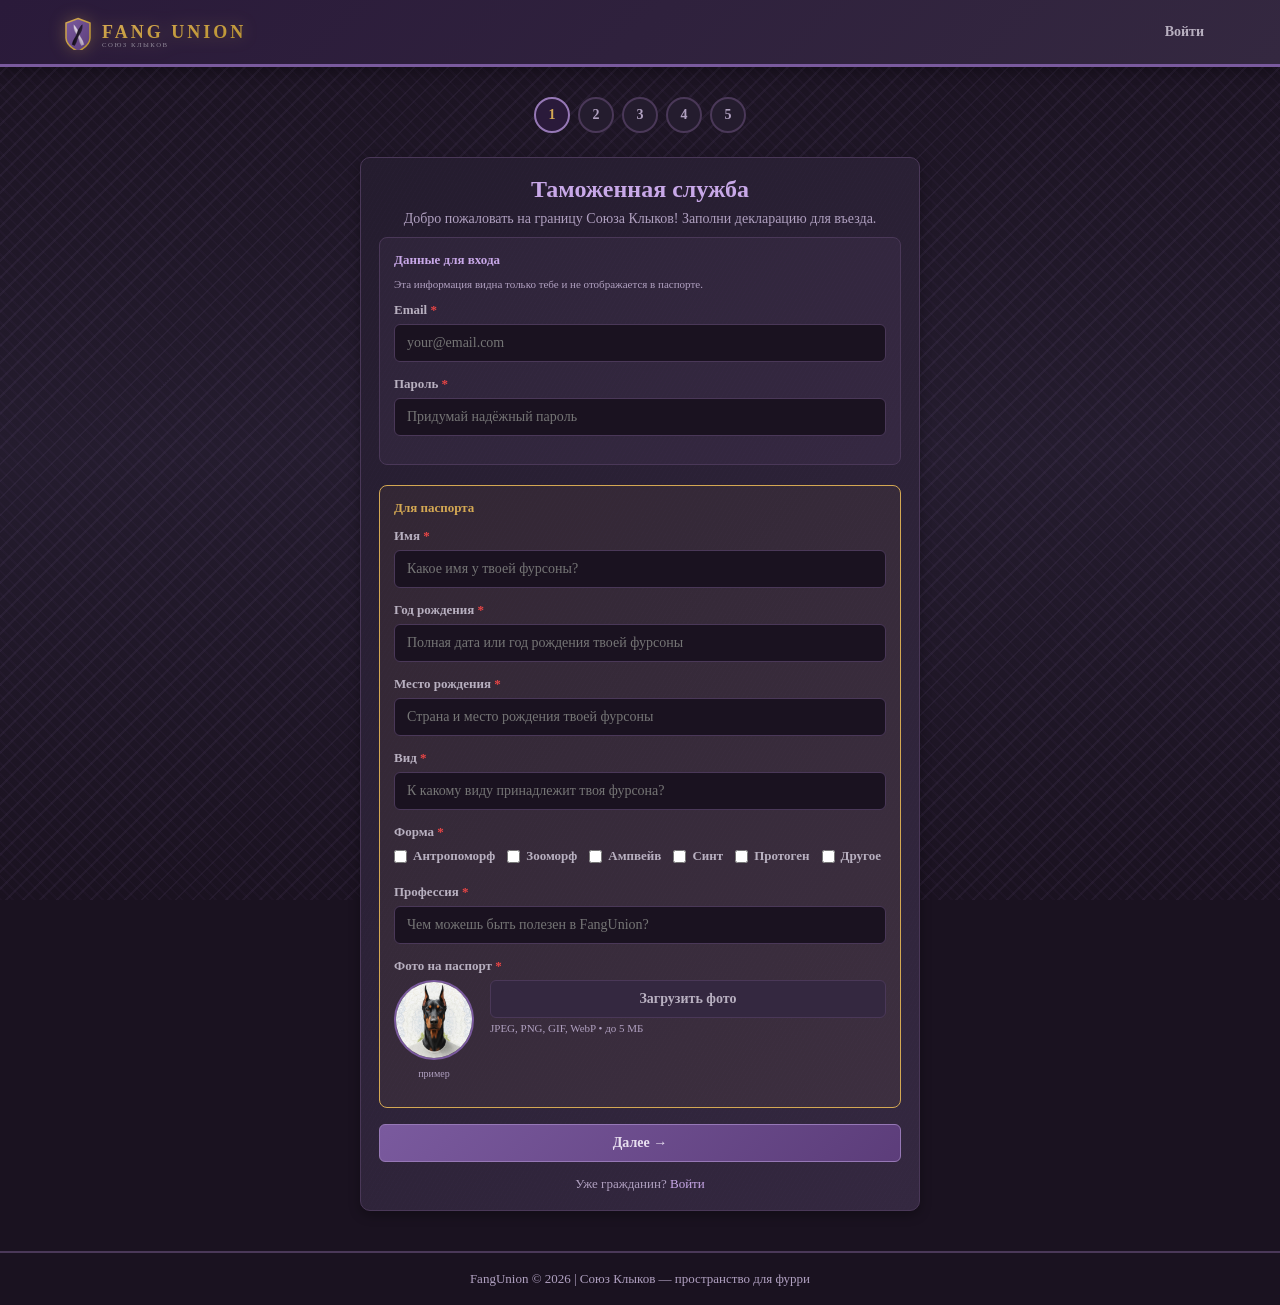
==== commit ac1e6652: "feat: система вознаграждений, навигация, паспорт, профиль" ====
--- a/frontend/arrival.html
+++ b/frontend/arrival.html
@@ -150,11 +150,10 @@
 <body>
     <header class="header">
         <div class="header-inner">
-            <div class="logo" onclick="location.href='index.html'">
+            <div class="logo" onclick="location.href='profile.html'">
                 <img src="img/logo.svg" alt="FangUnion" style="height:36px;">
             </div>
             <nav class="nav">
-                <a href="index.html" class="nav-link">Лента</a>
                 <a href="login.html" class="nav-link">Войти</a>
             </nav>
         </div>
@@ -170,11 +169,11 @@
             <div class="step-dot" id="dot-5">5</div>
         </div>
 
-        <!-- Шаг 1: Таможенная декларация -->
+        <!-- Шаг 1: Таможенная служба -->
         <div class="arrival-step active" id="step-1">
             <div class="card">
                 <div class="welcome-text">
-                    <h2>Таможенная декларация</h2>
+                    <h2>Таможенная служба</h2>
                     <p>Добро пожаловать на границу Союза Клыков! Заполни декларацию для въезда.</p>
                 </div>
 
@@ -227,7 +226,11 @@
                         <label style="display:flex; align-items:center; gap:6px; cursor:pointer;">
                             <input type="checkbox" name="reg-form" value="proto"> Протоген
                         </label>
-                    </div>
+                        <label style="display:flex; align-items:center; gap:6px; cursor:pointer;">
+                            <input type="checkbox" id="reg-form-other-check" name="reg-form" value="other" onchange="document.getElementById('reg-form-other-input').style.display = this.checked ? 'block' : 'none';"> Другое
+                        </label>
+                    </div>
+                    <input type="text" id="reg-form-other-input" placeholder="Напиши свою форму здесь..." style="display:none; margin-top:8px; width:100%;">
                 </div>
                 <div class="form-group">
                     <label>Профессия&nbsp;<span style="color:#e84545;font-weight:bold;">*</span></label>
@@ -274,57 +277,15 @@
                     <p>Каждый гражданин должен знать и принять основные законы.</p>
                 </div>
 
-                <div style="max-height:350px; overflow-y:auto; padding:16px; background:var(--black-velvet); border-radius:6px; border:1px solid var(--border-color); margin-bottom:16px; text-align:left;">
-                    <h4 style="color:var(--gold); margin-bottom:10px; text-align:center;">Конституция Союза Клыков</h4>
-                    <p style="font-size:12px; color:var(--text-muted); margin-bottom:12px; text-align:center;">Принята Шерстяным Советом. Действует для всех граждан без исключения.</p>
-
-                    <p style="font-size:13px; color:var(--text-muted); margin-bottom:12px; padding:10px; background:rgba(148,120,182,0.08); border-left:3px solid var(--violet-mid); border-radius:0 4px 4px 0;">Мы, граждане Союза Клыков, объединённые общими ценностями творчества, уважения и верности, принимаем настоящую Конституцию как основной закон нашего государства.</p>
-
-                    <h5 style="color:var(--violet-pale); margin-bottom:6px; margin-top:14px;">Глава I. Основы</h5>
-                    <ol style="padding-left:18px; font-size:13px; color:var(--text-muted); line-height:1.8;">
-                        <li>Союз Клыков — равное сообщество всех видов.</li>
-                        <li>Каждый член стаи имеет право на уважение и защиту.</li>
-                        <li>Ни один вид не выше другого — все клыки равны.</li>
-                        <li>Государственными цветами являются фиолетовый, золотой, бархатно-чёрный и серебристый.</li>
-                    </ol>
-
-                    <h5 style="color:var(--violet-pale); margin-bottom:6px; margin-top:14px;">Глава II. Права граждан</h5>
-                    <ol style="padding-left:18px; font-size:13px; color:var(--text-muted); line-height:1.8;">
-                        <li>Право на творчество и самовыражение.</li>
-                        <li>Право на участие в жизни стаи.</li>
-                        <li>Право на справедливый суд.</li>
-                        <li>Право на неприкосновенность личного пространства.</li>
-                        <li>Право на тишину и покой.</li>
-                    </ol>
-
-                    <h5 style="color:var(--violet-pale); margin-bottom:6px; margin-top:14px;">Глава III. Обязанности</h5>
-                    <ol style="padding-left:18px; font-size:13px; color:var(--text-muted); line-height:1.8;">
-                        <li>Уважать других членов стаи.</li>
-                        <li>Не нарушать покой обитателей.</li>
-                        <li>Делиться добром и помогать новичкам.</li>
-                        <li>Соблюдать законы Союза.</li>
-                        <li>Хранить и беречь символику государства.</li>
-                    </ol>
-
-                    <h5 style="color:var(--violet-pale); margin-bottom:6px; margin-top:14px;">Глава IV. Управление</h5>
-                    <ol style="padding-left:18px; font-size:13px; color:var(--text-muted); line-height:1.8;">
-                        <li>Вожак стаи — глава Союза, гарант Конституции.</li>
-                        <li>Шерстяной Совет — законодательный орган.</li>
-                        <li>Хвостатый Суд — судебный орган.</li>
-                        <li>Клыковое Казначейство управляет экономикой.</li>
-                    </ol>
-
-                    <h5 style="color:var(--violet-pale); margin-bottom:6px; margin-top:14px;">Глава V. Заключительные положения</h5>
-                    <ol style="padding-left:18px; font-size:13px; color:var(--text-muted); line-height:1.8;">
-                        <li>Конституция вступает в силу с момента принятия.</li>
-                        <li>Изменения вносятся Шерстяным Советом.</li>
-                        <li>Ни один закон не может противоречить Конституции.</li>
-                    </ol>
-                </div>
+                <div style="text-align:center; margin-bottom:16px;">
+                    <a href="constitution.html" target="_blank" class="btn btn-primary" style="display:inline-block; width:100%;" onclick="document.getElementById('accept-constitution').disabled = false;">📜 Открыть Конституцию Союза Клыков</a>
+                </div>
+
+                <p style="text-align:center; font-size:13px; color:var(--text-muted); margin-bottom:16px;">⚠️ Чекбокс активируется только после нажатия на кнопку выше. Кнопка «Далее» будет доступна после установки чекбокса.</p>
 
                 <div style="margin-bottom:16px; padding:14px; background:rgba(148,120,182,0.08); border:1px solid var(--border-color); border-radius:8px;">
                     <label style="display:flex; align-items:flex-start; gap:10px; cursor:pointer; font-size:13px; color:var(--silver); line-height:1.5;">
-                        <input type="checkbox" id="accept-constitution" onchange="document.getElementById('btn-step2-next').disabled = !this.checked;" style="margin-top:2px;">
+                        <input type="checkbox" id="accept-constitution" disabled onchange="document.getElementById('btn-step2-next').disabled = !this.checked;" style="margin-top:2px;">
                         <span>Я ознакомился с Конституцией Союза Клыков и принимаю её как основной закон нашего государства.</span>
                     </label>
                 </div>
@@ -345,23 +306,14 @@
                 </div>
 
                 <div style="text-align:center; margin-bottom:16px;">
-                    <img src="img/gerb.svg" alt="Герб" style="max-width:200px; margin-bottom:8px;">
-                    <p style="font-size:12px; color:var(--text-muted);">Герб Союза Клыков</p>
-                </div>
-
-                <div style="text-align:center; margin-bottom:16px;">
-                    <img src="img/flag.svg" alt="Флаг" style="max-width:240px; border-radius:4px; margin-bottom:8px;">
-                    <p style="font-size:12px; color:var(--text-muted);">Флаг Союза Клыков</p>
-                </div>
-
-                <div style="text-align:left; font-size:13px; color:var(--text-muted); line-height:1.7; padding:10px; background:var(--black-velvet); border-radius:6px; border:1px solid var(--border-color);">
-                    <p><strong style="color:var(--violet-pale);">Герб:</strong> Фиолетовый щит — мудрость и защита. Перекрещённые клык и коготь — сила и единство всех видов. Три звезды — верность, творчество, свобода. Золотое окаймление — ценность.</p>
-                    <p style="margin-top:8px;"><strong style="color:var(--violet-pale);">Флаг:</strong> Три полосы — мудрость, ценность, глубина. Серебристый крест — единство всех видов.</p>
-                </div>
+                    <a href="symbols.html" target="_blank" class="btn btn-primary" style="display:inline-block; width:100%;" onclick="document.getElementById('accept-symbols').disabled = false;">🏛️ Открыть Символику государства</a>
+                </div>
+
+                <p style="text-align:center; font-size:13px; color:var(--text-muted); margin-bottom:16px;">⚠️ Чекбокс активируется только после нажатия на кнопку выше. Кнопка «Далее» будет доступна после установки чекбокса.</p>
 
                 <div style="margin-bottom:16px; padding:14px; background:rgba(148,120,182,0.08); border:1px solid var(--border-color); border-radius:8px;">
                     <label style="display:flex; align-items:flex-start; gap:10px; cursor:pointer; font-size:13px; color:var(--silver); line-height:1.5;">
-                        <input type="checkbox" id="accept-symbols" onchange="document.getElementById('btn-step3-next').disabled = !this.checked;" style="margin-top:2px;">
+                        <input type="checkbox" id="accept-symbols" disabled onchange="document.getElementById('btn-step3-next').disabled = !this.checked;" style="margin-top:2px;">
                         <span>Я ознакомился с государственной символикой Союза Клыков и принимаю её ценности.</span>
                     </label>
                 </div>
@@ -425,15 +377,12 @@
                 <p style="color:var(--text-muted); font-size:13px; margin-bottom:24px;">Твой паспорт готов. Сохрани его!</p>
             </div>
 
-            <!-- Паспорт для скачивания -->
             <div class="passport-preview" id="final-passport" style="position:relative;">
                 <img src="img/gerb.svg" alt="" class="passport-watermark passport-watermark-gerb">
                 <img src="img/flag.svg" alt="" class="passport-watermark passport-watermark-flag">
-
                 <div class="passport-content">
                     <h3>ПАСПОРТ ГРАЖДАНИНА</h3>
                     <p style="color:var(--silver); font-size:12px; margin-bottom:12px;">СОЮЗ КЛЫКОВ — FANG UNION</p>
-
                     <div style="display:flex; gap:16px; align-items:flex-start;">
                         <div id="final-avatar-wrap" style="flex-shrink:0; display:none;">
                             <img id="final-avatar-img" src="" alt="" style="width:70px; height:70px; border-radius:50%; object-fit:cover; border:2px solid var(--gold);">
@@ -450,15 +399,38 @@
                             <p><span style="color:var(--silver);">Номер:</span> <strong id="final-number" style="color:var(--gold);"></strong></p>
                         </div>
                     </div>
-
                     <div class="species-badge" id="final-species-badge" style="margin-top:10px;"></div>
                 </div>
             </div>
 
+            <div class="card" style="text-align:left;">
+                <h3 class="card-title" style="color:var(--gold); margin-bottom:12px;">🐾 Напутствие от основателя</h3>
+                <p style="font-size:14px; color:var(--text); line-height:1.7; margin-bottom:12px;">Дорогой друг! Добро пожаловать в Союз Клыков — место, где каждый может быть собой.</p>
+                <p style="font-size:14px; color:var(--text); line-height:1.7; margin-bottom:12px;">Мы создали это пространство, чтобы вместе творить, дружить и поддерживать друг друга. Здесь нет места осуждению — только принятие, творчество и верность.</p>
+                <p style="font-size:14px; color:var(--text); line-height:1.7; margin-bottom:12px;">Будь добрым. Будь честным. Будь верен себе и своей стае. Помни: за каждой аватаркой стоит живой человек со своей историей, мечтами и переживаниями.</p>
+                <p style="font-size:14px; color:var(--text); line-height:1.7;">Пусть твой путь здесь будет наполнен радостью, дружбой и вдохновением. Исследуй, твори, знакомься — и помни, что ты уже часть чего-то большего.</p>
+                <p style="font-size:13px; color:var(--text-muted); margin-top:12px; font-style:italic;">С теплом и верой в тебя,<br>Основатель Союза Клыков</p>
+            </div>
+
+            <div class="card" style="text-align:left; border:1px solid var(--error);">
+                <h3 class="card-title" style="color:var(--error); margin-bottom:12px;">⚠️ P.S. От автора</h3>
+                <p style="font-size:14px; color:var(--text); line-height:1.7; margin-bottom:12px;"><strong>Очень важно.</strong> Всё это — лишь игра. Красивые слова, паспорта, конституция — всё лишь способ на время отвлечься и приглушить боль.</p>
+                <p style="font-size:14px; color:var(--text); line-height:1.7; margin-bottom:12px;">Все мы — более-менее взрослые люди. У каждого за спиной свои горести, свои травмы, свои шрамы. Это нормально. И это не повод стыдиться.</p>
+                <p style="font-size:14px; color:var(--text); line-height:1.7; margin-bottom:12px;">Но в одном можно не сомневаться: где бы ты ни был и кем бы ты ни был — оставайся добропорядочным и благородным до самого конца. Не теряй себя в игре. Не забывай о тех, кто рядом по-настоящему.</p>
+                <p style="font-size:14px; color:var(--text); line-height:1.7;">Мы не упустим награды свои — если будем достойны их. А достоинство — не в паспорте, а в поступках.</p>
+                <p style="font-size:13px; color:var(--text-muted); margin-top:12px; font-style:italic;">Береги себя,<br>Автор</p>
+            </div>
+
+            <div style="margin-top:20px; padding:14px; background:rgba(192,80,80,0.1); border:1px solid var(--error); border-radius:8px;">
+                <p style="font-size:13px; color:var(--error); font-weight:bold; margin-bottom:6px;">⚠️ Внимание!</p>
+                <p style="font-size:13px; color:var(--text); line-height:1.6;">
+                    Номер паспорта — твой уникальный идентификатор в Союзе Клыков. <strong>Храни его в секрете и не теряй.</strong> Восстановить его не возможно.
+                </p>
+            </div>
+
             <div style="display:flex; flex-direction:column; gap:10px; margin-top:20px;">
-                <button class="btn btn-gold" onclick="downloadPassport()">Скачать паспорт</button>
-                <button class="btn btn-primary" onclick="location.href='index.html'">На главную</button>
-                <button class="btn" style="background:var(--black-mid); color:var(--silver); border:1px solid var(--border-color);" onclick="location.href='profile.html'">Мой профиль</button>
+                <button class="btn btn-gold" onclick="downloadPassport()">📥 Скачать паспорт</button>
+                <button class="btn btn-primary" id="btn-step5-login" disabled onclick="location.href='login.html'">Войти</button>
             </div>
         </div>
     </div>
@@ -479,14 +451,14 @@
                 if (i < n) dot.classList.add('done');
                 if (i === n) dot.classList.add('active');
             }
-            // Сброс чекбоксов при переходе на другой шаг
+            // Сброс чекбоксов и дизейбл при переходе на другой шаг
             if (n !== 2) {
                 const cb2 = document.getElementById('accept-constitution');
-                if (cb2) { cb2.checked = false; document.getElementById('btn-step2-next').disabled = true; }
+                if (cb2) { cb2.checked = false; cb2.disabled = true; document.getElementById('btn-step2-next').disabled = true; }
             }
             if (n !== 3) {
                 const cb3 = document.getElementById('accept-symbols');
-                if (cb3) { cb3.checked = false; document.getElementById('btn-step3-next').disabled = true; }
+                if (cb3) { cb3.checked = false; cb3.disabled = true; document.getElementById('btn-step3-next').disabled = true; }
             }
         }
 
@@ -518,9 +490,17 @@
 
         function getFormLabels() {
             const map = { anthro: 'Антропоморф', zoo: 'Зооморф', wave: 'Ампвейв', synt: 'Синт', proto: 'Протоген' };
-            return Array.from(document.querySelectorAll('input[name="reg-form"]:checked'))
-                .map(cb => map[cb.value] || cb.value)
-                .join(', ');
+            const checked = Array.from(document.querySelectorAll('input[name="reg-form"]:checked'));
+            const labels = [];
+            for (const cb of checked) {
+                if (cb.value === 'other') {
+                    const otherText = document.getElementById('reg-form-other-input').value.trim();
+                    if (otherText) labels.push(otherText);
+                } else {
+                    labels.push(map[cb.value] || cb.value);
+                }
+            }
+            return labels.join(', ');
         }
 
         function fillPreview() {
@@ -617,6 +597,8 @@
             }
         }
 
+        let passportDownloaded = false;
+
         async function downloadPassport() {
             const el = document.getElementById('final-passport');
             try {
@@ -625,6 +607,8 @@
                 link.download = `passport-${document.getElementById('final-number').textContent}.png`;
                 link.href = canvas.toDataURL('image/png');
                 link.click();
+                passportDownloaded = true;
+                document.getElementById('btn-step5-login').disabled = false;
             } catch (e) {
                 alert('Не удалось создать изображение паспорта');
                 console.error(e);
@@ -635,7 +619,13 @@
             uploadedAvatarUrl = await uploadAvatar();
 
             const formCheckboxes = document.querySelectorAll('input[name="reg-form"]:checked');
-            const formValues = Array.from(formCheckboxes).map(cb => cb.value);
+            const formValues = Array.from(formCheckboxes).map(cb => {
+                if (cb.value === 'other') {
+                    const otherText = document.getElementById('reg-form-other-input').value.trim();
+                    return otherText || 'other';
+                }
+                return cb.value;
+            });
 
             const data = {
                 email: document.getElementById('reg-email').value.trim(),
